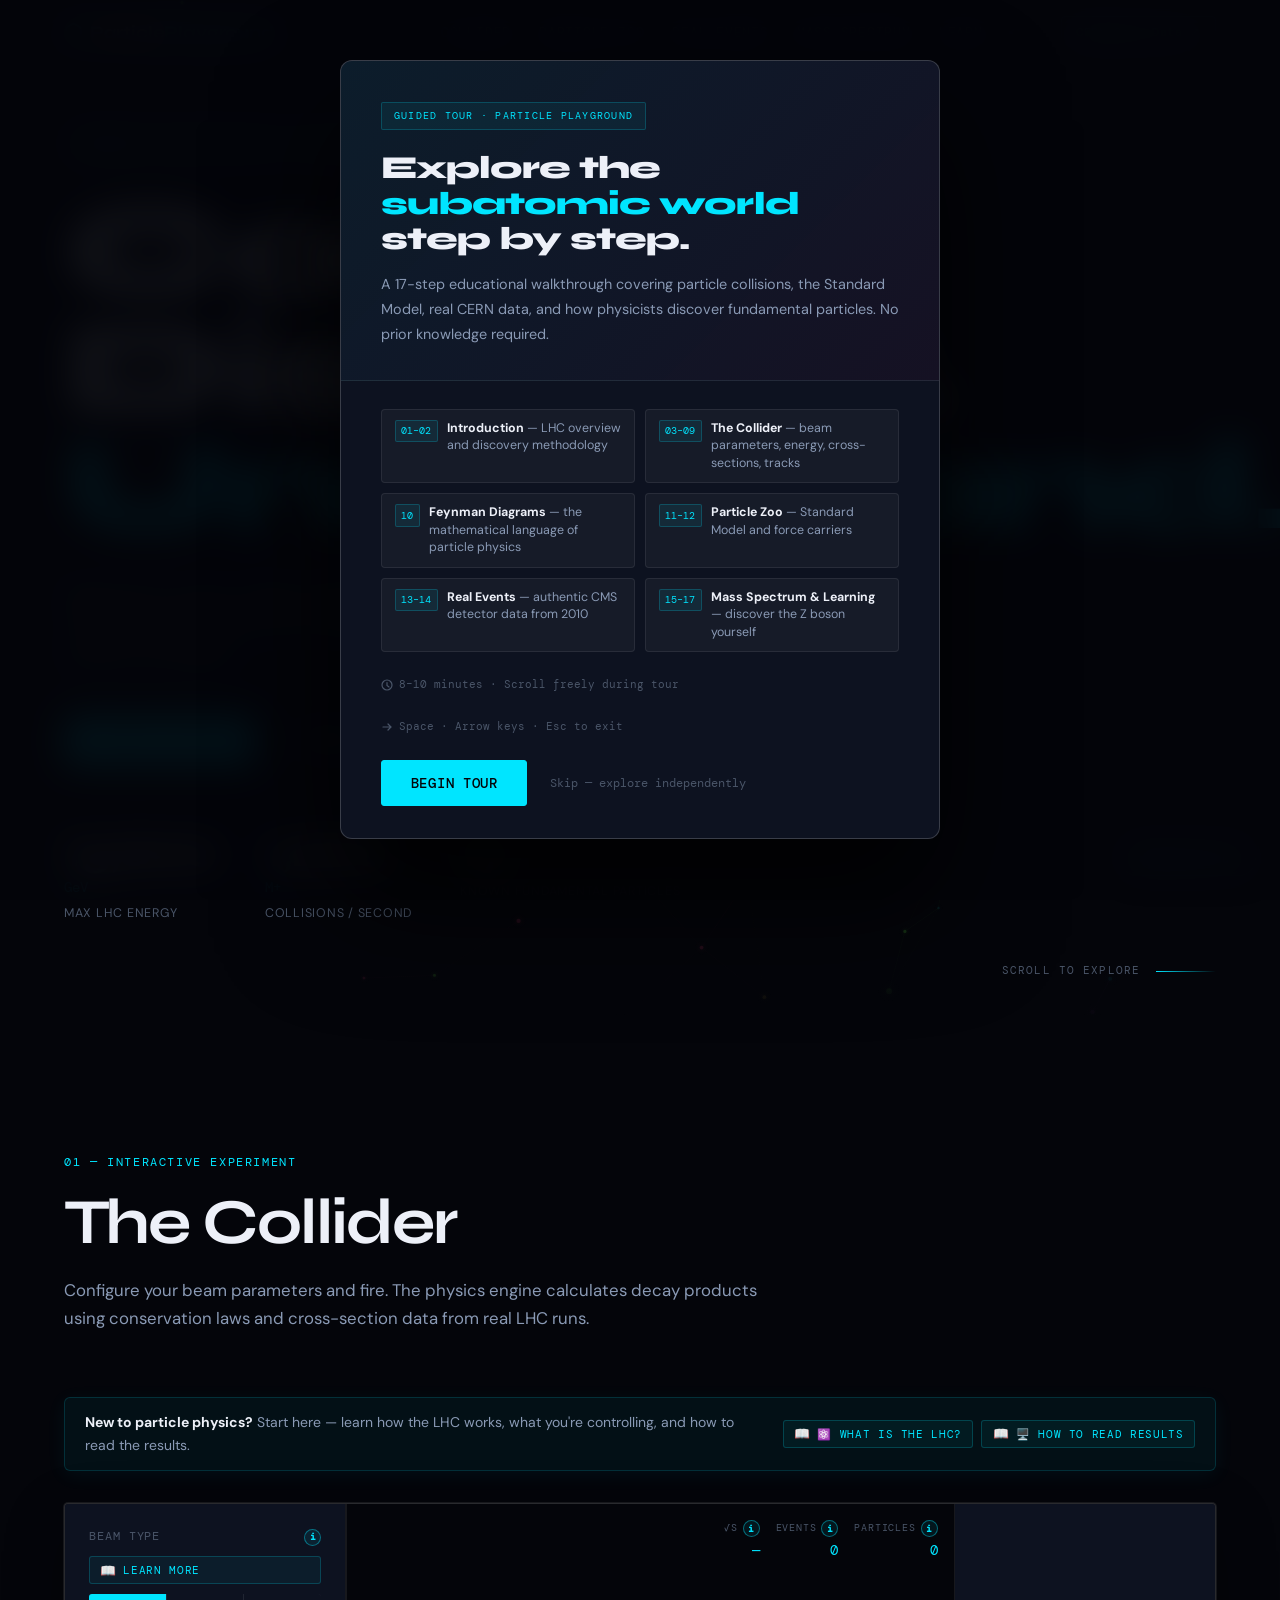
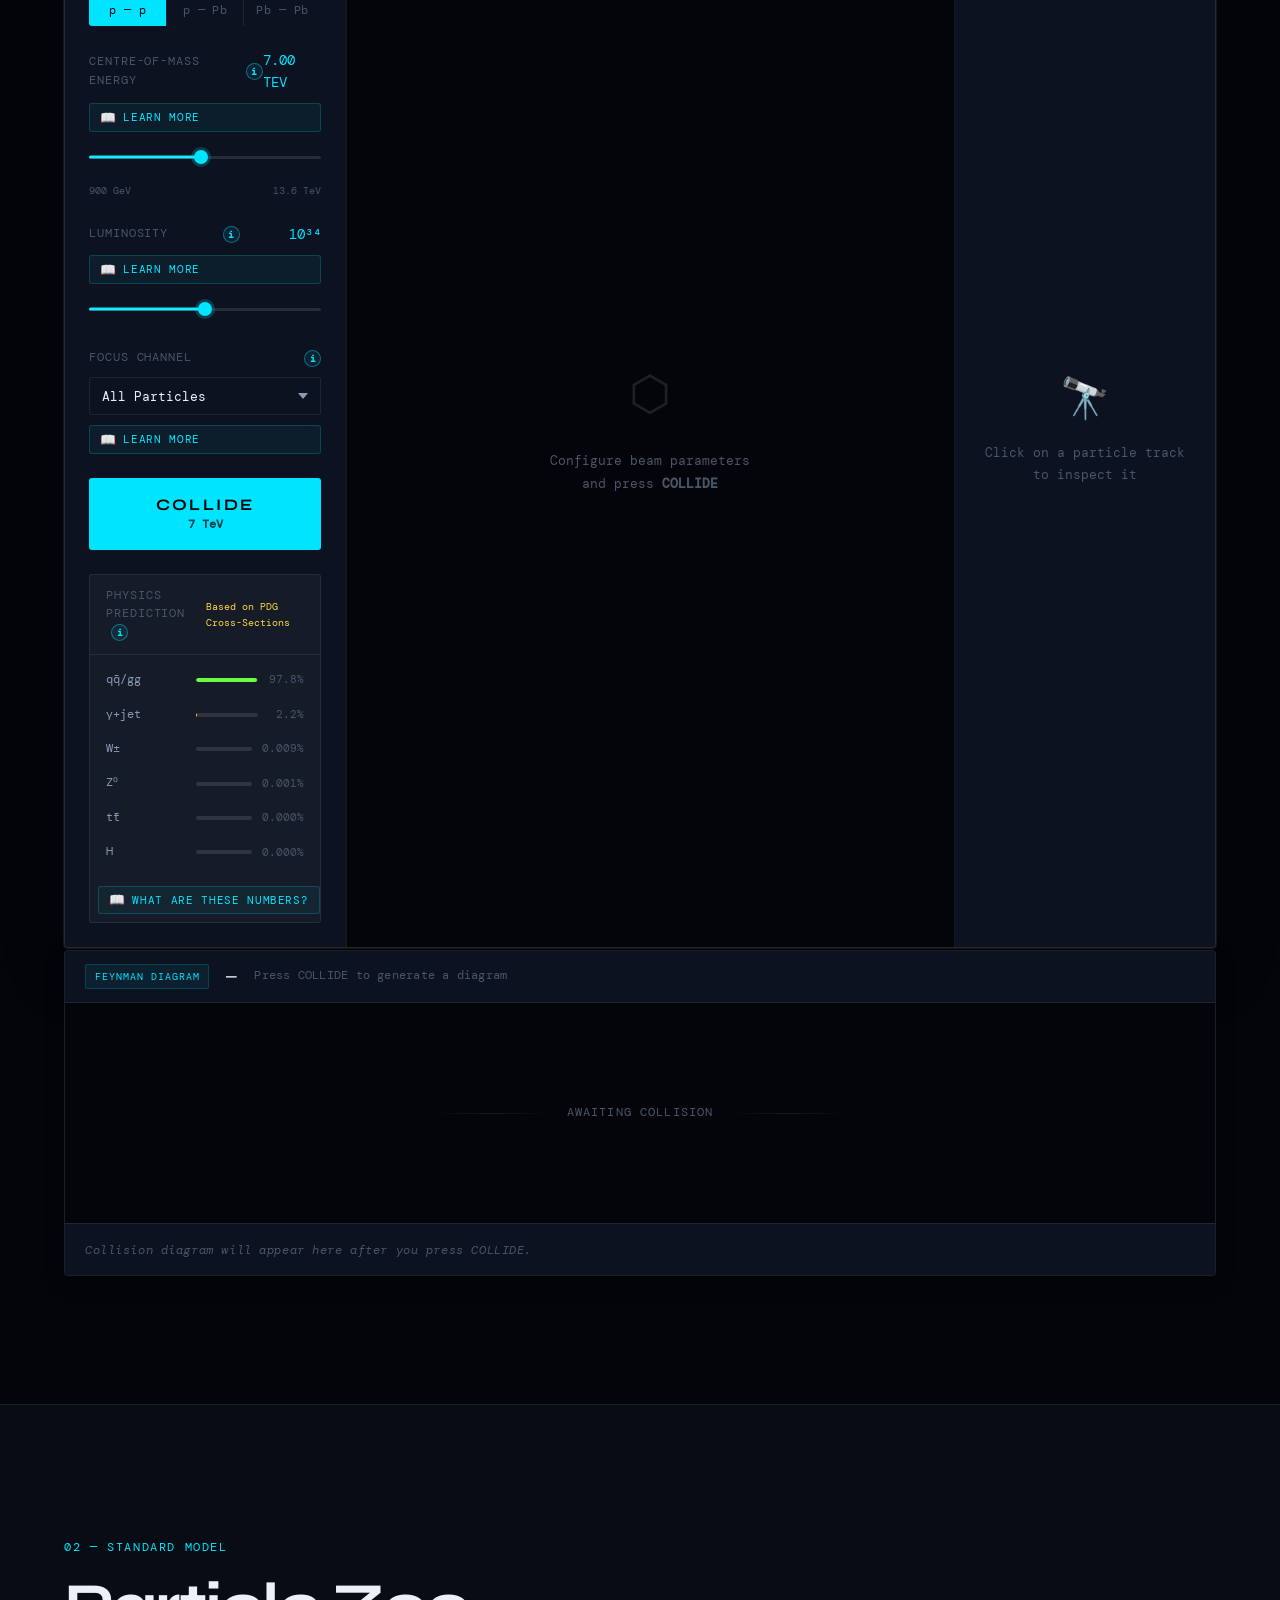
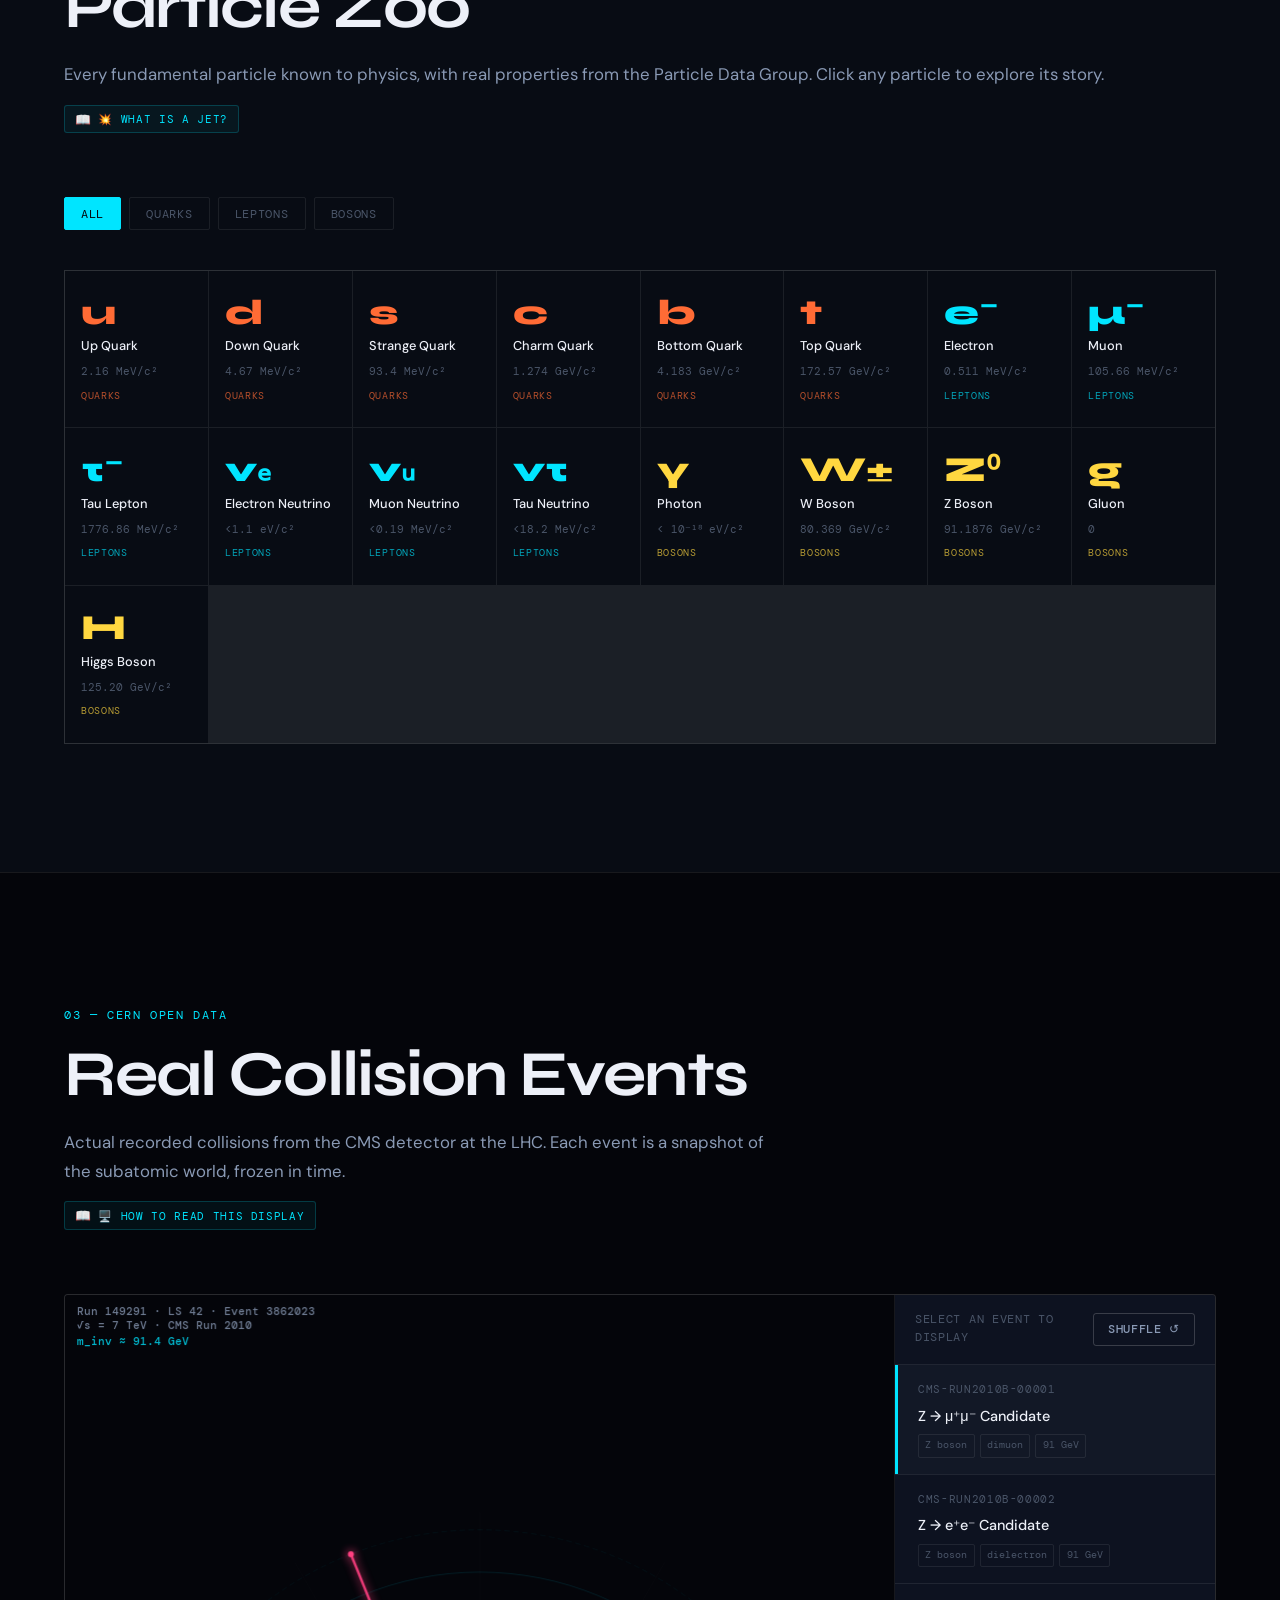
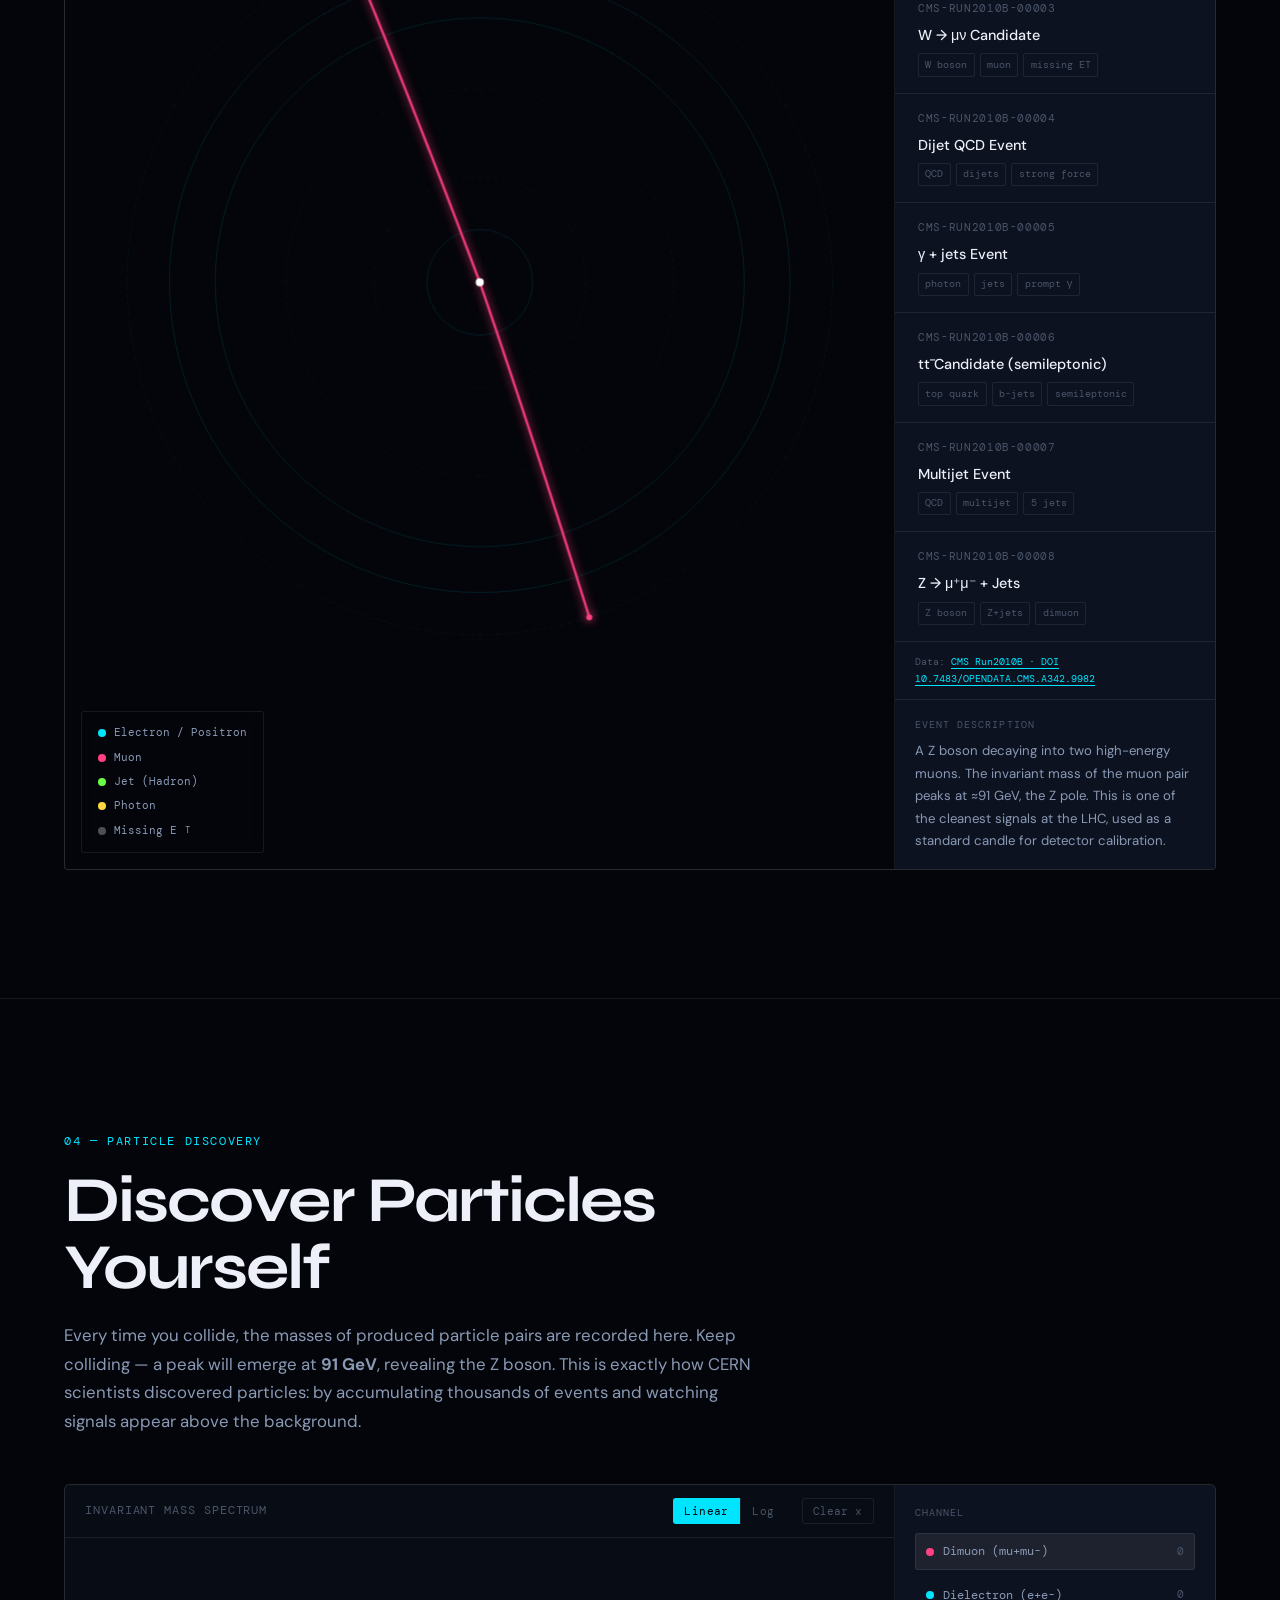
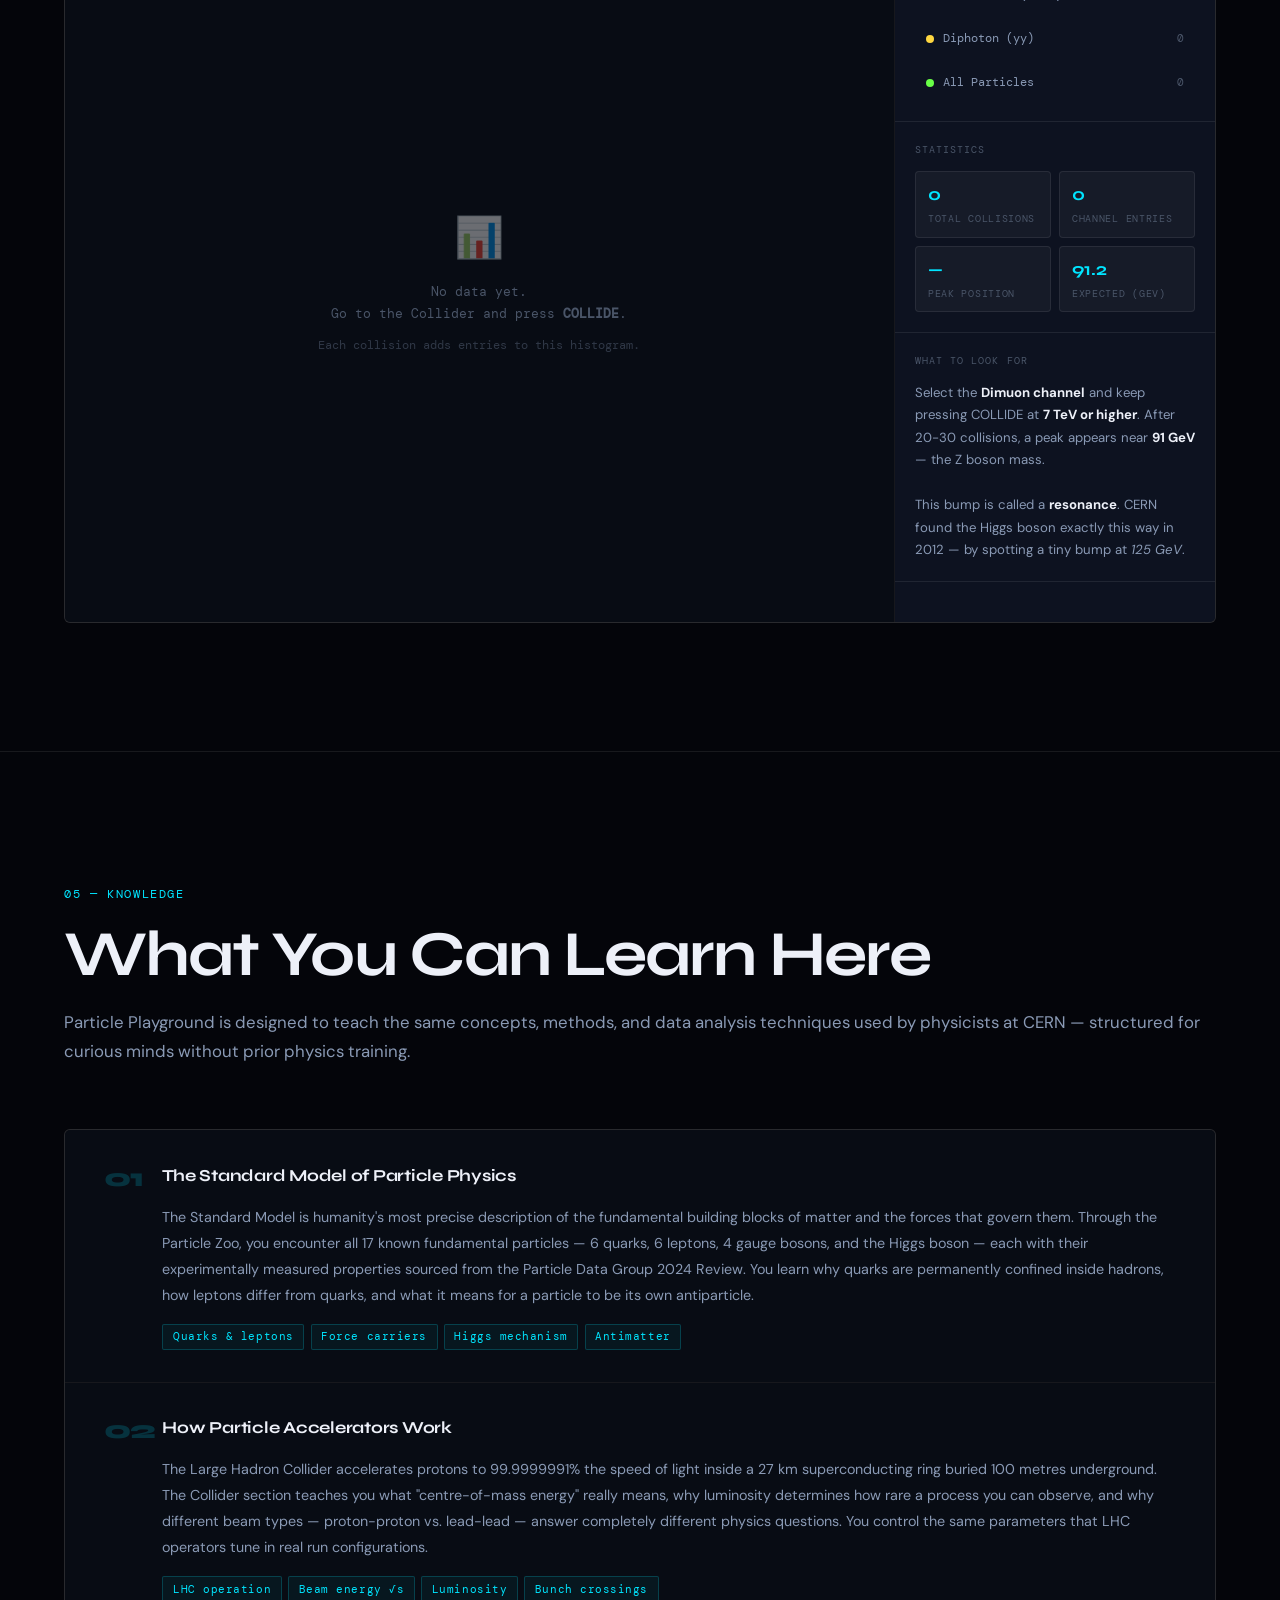
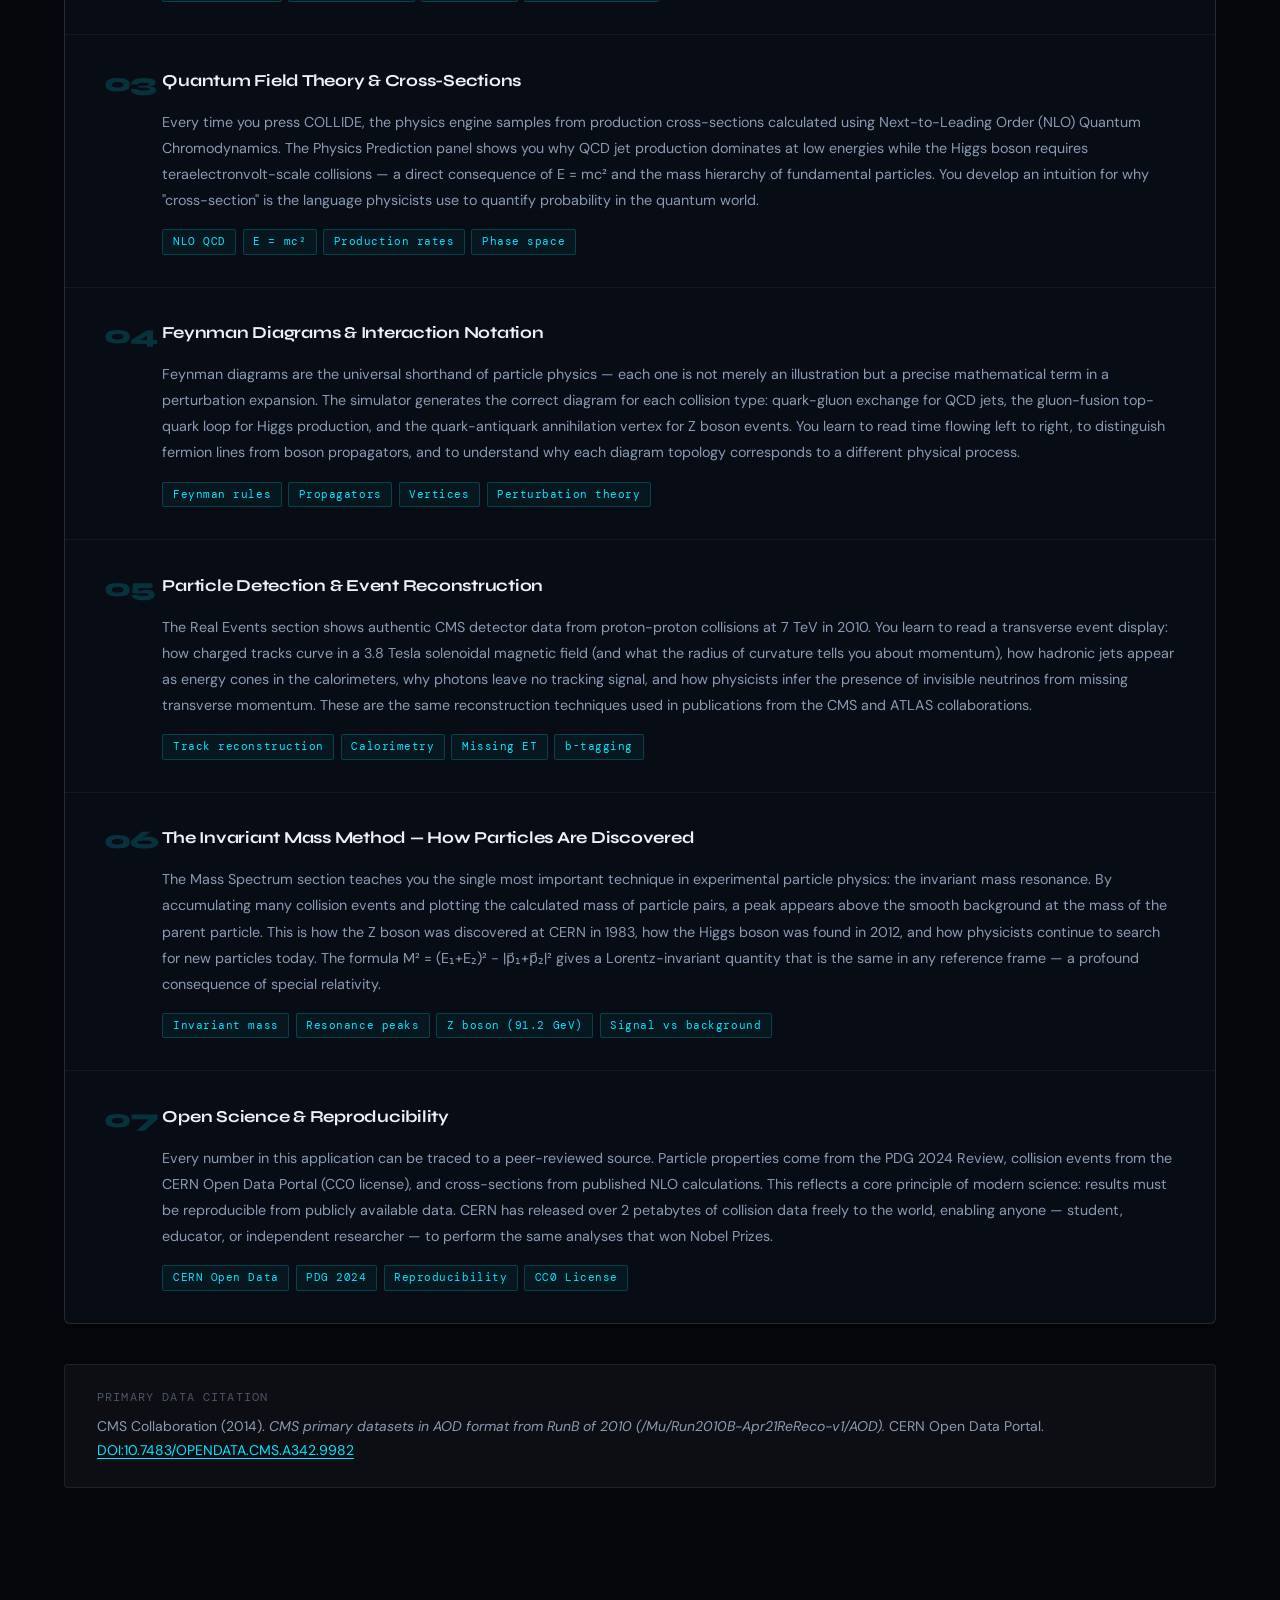
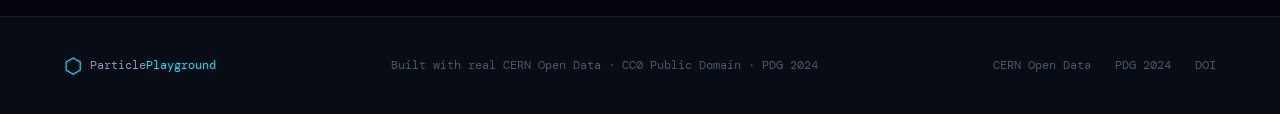
==== index.html @ 608bddd6 "Initial commit" ====
<!DOCTYPE html>
<html lang="en">
<head>
  <meta charset="UTF-8" />
  <meta name="viewport" content="width=device-width, initial-scale=1.0" />
  <title>Particle Playground — Explore CERN Open Data</title>
  <meta name="description" content="An interactive particle physics simulator powered by real CERN open collision data. Explore the subatomic world through beautiful, accurate visualizations." />
  <link rel="preconnect" href="https://fonts.googleapis.com" />
  <link rel="preconnect" href="https://fonts.gstatic.com" crossorigin />
  <link href="https://fonts.googleapis.com/css2?family=DM+Mono:ital,wght@0,300;0,400;0,500;1,400&family=Syne:wght@400;500;600;700;800&family=DM+Sans:ital,opsz,wght@0,9..40,300;0,9..40,400;0,9..40,500;1,9..40,300&display=swap" rel="stylesheet" />
  <link rel="stylesheet" href="src/styles/main.css" />
  <link rel="stylesheet" href="src/styles/collider.css" />
  <link rel="stylesheet" href="src/styles/zoo.css" />
  <link rel="stylesheet" href="src/styles/events.css" />
  <link rel="stylesheet" href="src/styles/learn.css" />
  <link rel="stylesheet" href="src/styles/tour.css" />
  <link rel="stylesheet" href="src/styles/histogram.css" />
  <link rel="stylesheet" href="src/styles/feynman.css" />
</head>
<body>

  <!-- ─── NAV ─────────────────────────────────────────────────────────── -->
  <nav class="nav" id="nav">
    <div class="nav__logo">
      <span class="nav__logo-symbol">⬡</span>
      <span class="nav__logo-text">Particle<em>Playground</em></span>
    </div>
    <ul class="nav__links">
      <li><a href="#collider" class="nav__link active" data-section="collider">Collider</a></li>
      <li><a href="#zoo" class="nav__link" data-section="zoo">Particle Zoo</a></li>
      <li><a href="#events" class="nav__link" data-section="events">Real Events</a></li>
      <li><a href="#histogram" class="nav__link" data-section="histogram">Mass Spectrum</a></li>
      <li><a href="#learn-section" class="nav__link" data-section="learn-section">Learn</a></li>
    </ul>
    <a href="https://opendata.cern.ch" target="_blank" rel="noopener" class="nav__cta">
      CERN Open Data ↗
    </a>
    <button class="nav__burger" id="navBurger" aria-label="Toggle menu">
      <span></span><span></span><span></span>
    </button>
  </nav>

  <!-- ─── HERO ─────────────────────────────────────────────────────────── -->
  <header class="hero" id="hero">
    <canvas class="hero__canvas" id="heroCanvas"></canvas>
    <div class="hero__content">
      <div class="hero__badge">Powered by CERN Open Data · CC0 License</div>
      <h1 class="hero__title">
        <span class="hero__title-line">Collide.</span>
        <span class="hero__title-line">Discover.</span>
        <span class="hero__title-line hero__title-line--accent">Understand.</span>
      </h1>
      <p class="hero__sub">
        Real proton–proton collision data from the Large Hadron Collider, transformed into
        an interactive physics laboratory anyone can explore.
      </p>
      <div class="hero__actions">
        <a href="#collider" class="btn btn--primary">Launch Collider</a>
        <a href="#events" class="btn btn--ghost">Browse Real Events</a>
      </div>
      <div class="hero__stats" id="heroStats">
        <div class="hero__stat">
          <span class="hero__stat-value" data-count="13600">0</span>
          <span class="hero__stat-unit">GeV</span>
          <span class="hero__stat-label">Max LHC Energy</span>
        </div>
        <div class="hero__stat">
          <span class="hero__stat-value" data-count="1200">0</span>
          <span class="hero__stat-unit">M+</span>
          <span class="hero__stat-label">Collisions / Second</span>
        </div>
        <div class="hero__stat">
          <span class="hero__stat-value" data-count="17">0</span>
          <span class="hero__stat-unit"></span>
          <span class="hero__stat-label">Known Fundamental Particles</span>
        </div>
      </div>
    </div>
    <div class="hero__scroll-indicator">
      <span>Scroll to explore</span>
      <div class="hero__scroll-line"></div>
    </div>
  </header>

  <!-- ─── COLLIDER SECTION ─────────────────────────────────────────────── -->
  <section class="section" id="collider">
    <div class="section__header">
      <span class="section__tag">01 — Interactive Experiment</span>
      <h2 class="section__title">The Collider</h2>
      <p class="section__desc">
        Configure your beam parameters and fire. The physics engine calculates
        decay products using conservation laws and cross-section data from real LHC runs.
      </p>
    </div>

    <div class="collider-lab">
      <!-- Controls Panel -->
      <aside class="collider-controls">
        <div class="control-group">
          <label class="control-label">Beam Type</label>
          <div class="beam-selector" id="beamSelector">
            <button class="beam-btn active" data-beam="pp">p — p</button>
            <button class="beam-btn" data-beam="pPb">p — Pb</button>
            <button class="beam-btn" data-beam="PbPb">Pb — Pb</button>
          </div>
        </div>

        <div class="control-group">
          <label class="control-label">
            Centre-of-Mass Energy
            <span class="control-value" id="energyDisplay">7.00 TeV</span>
          </label>
          <div class="slider-track">
            <input type="range" class="slider" id="energySlider"
              min="900" max="13600" step="100" value="7000" />
            <div class="slider-fill" id="energyFill"></div>
          </div>
          <div class="slider-labels">
            <span>900 GeV</span><span>13.6 TeV</span>
          </div>
        </div>

        <div class="control-group">
          <label class="control-label">
            Luminosity
            <span class="control-value" id="lumiDisplay">10³⁴</span>
          </label>
          <div class="slider-track">
            <input type="range" class="slider" id="lumiSlider"
              min="1" max="5" step="1" value="3" />
            <div class="slider-fill" id="lumiFill"></div>
          </div>
        </div>

        <div class="control-group">
          <label class="control-label">Focus Channel</label>
          <select class="select" id="focusChannel">
            <option value="all">All Particles</option>
            <option value="bosons">Gauge Bosons (W, Z, γ)</option>
            <option value="higgs">Higgs Boson (H)</option>
            <option value="top">Top Quark Pair (tt̄)</option>
            <option value="jets">QCD Jets</option>
          </select>
        </div>

        <button class="collide-btn" id="collideBtn">
          <span class="collide-btn__label">COLLIDE</span>
          <span class="collide-btn__energy" id="collideBtnEnergy">7 TeV</span>
        </button>

        <div class="prediction-panel" id="predictionPanel">
          <div class="prediction-panel__header">
            <span class="prediction-panel__title">Physics Prediction</span>
            <span class="prediction-panel__badge">Based on PDG Cross-Sections</span>
          </div>
          <div class="prediction-list" id="predictionList">
            <!-- Filled by JS -->
          </div>
        </div>
      </aside>

      <!-- Canvas Area -->
      <div class="collider-stage">
        <canvas class="collider-canvas" id="colliderCanvas"></canvas>
        <div class="collider-overlay" id="colliderOverlay">
          <div class="collider-overlay__icon">⬡</div>
          <p class="collider-overlay__text">Configure beam parameters<br/>and press <strong>COLLIDE</strong></p>
        </div>
        <div class="collider-result" id="colliderResult" hidden>
          <!-- Filled by JS -->
        </div>
        <div class="collider-hud">
          <div class="hud-item">
            <span class="hud-label">√s</span>
            <span class="hud-value" id="hudEnergy">—</span>
          </div>
          <div class="hud-item">
            <span class="hud-label">Events</span>
            <span class="hud-value" id="hudEvents">0</span>
          </div>
          <div class="hud-item">
            <span class="hud-label">Particles</span>
            <span class="hud-value" id="hudParticles">0</span>
          </div>
        </div>
      </div>

      <!-- Particle Detail Panel -->
      <aside class="particle-detail" id="particleDetail">
        <div class="particle-detail__empty">
          <div class="particle-detail__empty-icon">🔭</div>
          <p>Click on a particle track to inspect it</p>
        </div>
        <div class="particle-detail__content" id="particleDetailContent" hidden>
          <!-- Filled by JS -->
        </div>
      </aside>
    </div>
  </section>

  <!-- ─── PARTICLE ZOO ──────────────────────────────────────────────────── -->
  <section class="section section--dark" id="zoo">
    <div class="section__header">
      <span class="section__tag">02 — Standard Model</span>
      <h2 class="section__title">Particle Zoo</h2>
      <p class="section__desc">
        Every fundamental particle known to physics, with real properties from the
        Particle Data Group. Click any particle to explore its story.
      </p>
    </div>

    <div class="zoo-filters" id="zooFilters">
      <button class="zoo-filter active" data-filter="all">All</button>
      <button class="zoo-filter" data-filter="quarks">Quarks</button>
      <button class="zoo-filter" data-filter="leptons">Leptons</button>
      <button class="zoo-filter" data-filter="bosons">Bosons</button>
    </div>

    <div class="zoo-grid" id="zooGrid">
      <!-- Filled by JS -->
    </div>

    <!-- Particle Modal -->
    <div class="particle-modal" id="particleModal" hidden>
      <div class="particle-modal__backdrop" id="modalBackdrop"></div>
      <div class="particle-modal__card" id="modalCard">
        <!-- Filled by JS -->
      </div>
    </div>
  </section>

  <!-- ─── REAL EVENTS ───────────────────────────────────────────────────── -->
  <section class="section" id="events">
    <div class="section__header">
      <span class="section__tag">03 — CERN Open Data</span>
      <h2 class="section__title">Real Collision Events</h2>
      <p class="section__desc">
        Actual recorded collisions from the CMS detector at the LHC.
        Each event is a snapshot of the subatomic world, frozen in time.
      </p>
    </div>

    <div class="events-layout">
      <div class="events-display">
        <canvas class="events-canvas" id="eventsCanvas"></canvas>
        <div class="events-legend">
          <div class="legend-item"><span class="legend-dot" style="background:#00e5ff"></span>Electron / Positron</div>
          <div class="legend-item"><span class="legend-dot" style="background:#ff4081"></span>Muon</div>
          <div class="legend-item"><span class="legend-dot" style="background:#69ff47"></span>Jet (Hadron)</div>
          <div class="legend-item"><span class="legend-dot" style="background:#ffd740"></span>Photon</div>
          <div class="legend-item"><span class="legend-dot" style="background:rgba(255,255,255,0.3)"></span>Missing E<sub>T</sub></div>
        </div>
      </div>

      <div class="events-list">
        <div class="events-list__header">
          <span>Select an event to display</span>
          <button class="btn btn--ghost btn--sm" id="shuffleEvents">Shuffle ↺</button>
        </div>
        <div class="events-cards" id="eventsCards">
          <!-- Filled by JS -->
        </div>
        <div class="events-source">
          <span>Data: </span>
          <a href="https://opendata.cern.ch/record/545" target="_blank" rel="noopener">
            CMS Run2010B · DOI 10.7483/OPENDATA.CMS.A342.9982
          </a>
        </div>
      </div>
    </div>
  </section>


  <!-- ─── INVARIANT MASS HISTOGRAM ──────────────────────────────────── -->
  <section class="histogram-section" id="histogram">
    <div class="section__header">
      <span class="section__tag">04 — Particle Discovery</span>
      <h2 class="section__title">Discover Particles Yourself</h2>
      <p class="section__desc">
        Every time you collide, the masses of produced particle pairs are recorded here.
        Keep colliding — a peak will emerge at <strong>91 GeV</strong>, revealing the Z boson.
        This is exactly how CERN scientists discovered particles: by accumulating thousands of events
        and watching signals appear above the background.
      </p>
    </div>
    <div class="histogram-layout">
      <div class="histogram-chart">
        <div class="histogram-toolbar">
          <span class="histogram-toolbar__title">Invariant Mass Spectrum</span>
          <div class="histogram-mode-btns">
            <button class="histogram-mode-btn active" data-mode="count">Linear</button>
            <button class="histogram-mode-btn" data-mode="log">Log</button>
          </div>
          <button class="histogram-clear-btn" id="histogramClearBtn">Clear x</button>
        </div>
        <div class="histogram-canvas-wrap">
          <canvas id="histogramCanvas"></canvas>
          <div class="histogram-empty" id="histogramEmpty" style="display:flex">
            <div class="histogram-empty__icon">📊</div>
            <div class="histogram-empty__text">No data yet.<br/>Go to the Collider and press <strong>COLLIDE</strong>.</div>
            <div class="histogram-empty__hint">Each collision adds entries to this histogram.</div>
          </div>
          <div class="histogram-peak-badge" id="histogramPeakBadge">
            <span class="histogram-peak-badge__label">Peak Detected</span>
            <span class="histogram-peak-badge__val" id="histogramPeakVal">—</span>
            <span class="histogram-peak-badge__sub" id="histogramPeakSub"></span>
          </div>
        </div>
      </div>
      <div class="histogram-panel">
        <div class="histogram-panel__section">
          <div class="histogram-panel__label">Channel</div>
          <div class="histogram-channels">
            <div class="histogram-channel active" data-channel="dimuon"><span class="histogram-channel__dot" style="background:#ff4081"></span><span class="histogram-channel__name">Dimuon (mu+mu-)</span><span class="histogram-channel__count">0</span></div>
            <div class="histogram-channel" data-channel="dielectron"><span class="histogram-channel__dot" style="background:#00e5ff"></span><span class="histogram-channel__name">Dielectron (e+e-)</span><span class="histogram-channel__count">0</span></div>
            <div class="histogram-channel" data-channel="diphoton"><span class="histogram-channel__dot" style="background:#ffd740"></span><span class="histogram-channel__name">Diphoton (yy)</span><span class="histogram-channel__count">0</span></div>
            <div class="histogram-channel" data-channel="all"><span class="histogram-channel__dot" style="background:#69ff47"></span><span class="histogram-channel__name">All Particles</span><span class="histogram-channel__count">0</span></div>
          </div>
        </div>
        <div class="histogram-panel__section">
          <div class="histogram-panel__label">Statistics</div>
          <div class="histogram-stats">
            <div class="histogram-stat"><span class="histogram-stat__val" id="histStatEvents">0</span><span class="histogram-stat__key">Total Collisions</span></div>
            <div class="histogram-stat"><span class="histogram-stat__val" id="histStatEntries">0</span><span class="histogram-stat__key">Channel Entries</span></div>
            <div class="histogram-stat"><span class="histogram-stat__val" id="histStatPeak">—</span><span class="histogram-stat__key">Peak Position</span></div>
            <div class="histogram-stat"><span class="histogram-stat__val">91.2</span><span class="histogram-stat__key">Expected (GeV)</span></div>
          </div>
        </div>
        <div class="histogram-panel__section">
          <div class="histogram-panel__label">What to Look For</div>
          <p class="histogram-explain">Select the <strong>Dimuon channel</strong> and keep pressing COLLIDE at <strong>7 TeV or higher</strong>. After 20-30 collisions, a peak appears near <strong>91 GeV</strong> — the Z boson mass.<br/><br/>This bump is called a <strong>resonance</strong>. CERN found the Higgs boson exactly this way in 2012 — by spotting a tiny bump at <em>125 GeV</em>.</p>
        </div>
        <div class="histogram-panel__section">
          <div class="discovery-card" id="histDiscovery">
            <div class="discovery-card__icon">🎉</div>
            <div class="discovery-card__title">Z Boson Detected!</div>
            <p class="discovery-card__text">You have accumulated enough dimuon events to see the <em>Z boson resonance</em> at 91 GeV. Congratulations — you just discovered the Z boson the same way CERN scientists do it.</p>
          </div>
        </div>
      </div>
    </div>
  </section>

  <!-- ─── WHAT YOU LEARN ──────────────────────────────────────────────── -->
  <section class="section section--dark" id="learn-section">
    <div class="section__header">
      <span class="section__tag">05 — Knowledge</span>
      <h2 class="section__title">What You Can Learn Here</h2>
      <p class="section__desc">
        Particle Playground is designed to teach the same concepts, methods, and data analysis techniques
        used by physicists at CERN — structured for curious minds without prior physics training.
      </p>
    </div>

    <div class="learn-topics">

      <div class="learn-topic">
        <div class="learn-topic__header">
          <div class="learn-topic__num">01</div>
          <div class="learn-topic__title">The Standard Model of Particle Physics</div>
        </div>
        <p class="learn-topic__text">
          The Standard Model is humanity's most precise description of the fundamental building blocks of
          matter and the forces that govern them. Through the Particle Zoo, you encounter all 17 known
          fundamental particles — 6 quarks, 6 leptons, 4 gauge bosons, and the Higgs boson — each with
          their experimentally measured properties sourced from the Particle Data Group 2024 Review.
          You learn why quarks are permanently confined inside hadrons, how leptons differ from quarks,
          and what it means for a particle to be its own antiparticle.
        </p>
        <div class="learn-topic__tags">
          <span>Quarks & leptons</span><span>Force carriers</span><span>Higgs mechanism</span><span>Antimatter</span>
        </div>
      </div>

      <div class="learn-topic">
        <div class="learn-topic__header">
          <div class="learn-topic__num">02</div>
          <div class="learn-topic__title">How Particle Accelerators Work</div>
        </div>
        <p class="learn-topic__text">
          The Large Hadron Collider accelerates protons to 99.9999991% the speed of light inside a
          27 km superconducting ring buried 100 metres underground. The Collider section teaches you
          what "centre-of-mass energy" really means, why luminosity determines how rare a process you
          can observe, and why different beam types — proton-proton vs. lead-lead — answer completely
          different physics questions. You control the same parameters that LHC operators tune in
          real run configurations.
        </p>
        <div class="learn-topic__tags">
          <span>LHC operation</span><span>Beam energy √s</span><span>Luminosity</span><span>Bunch crossings</span>
        </div>
      </div>

      <div class="learn-topic">
        <div class="learn-topic__header">
          <div class="learn-topic__num">03</div>
          <div class="learn-topic__title">Quantum Field Theory & Cross-Sections</div>
        </div>
        <p class="learn-topic__text">
          Every time you press COLLIDE, the physics engine samples from production cross-sections
          calculated using Next-to-Leading Order (NLO) Quantum Chromodynamics. The Physics Prediction
          panel shows you why QCD jet production dominates at low energies while the Higgs boson
          requires teraelectronvolt-scale collisions — a direct consequence of E = mc² and the
          mass hierarchy of fundamental particles. You develop an intuition for why "cross-section"
          is the language physicists use to quantify probability in the quantum world.
        </p>
        <div class="learn-topic__tags">
          <span>NLO QCD</span><span>E = mc²</span><span>Production rates</span><span>Phase space</span>
        </div>
      </div>

      <div class="learn-topic">
        <div class="learn-topic__header">
          <div class="learn-topic__num">04</div>
          <div class="learn-topic__title">Feynman Diagrams & Interaction Notation</div>
        </div>
        <p class="learn-topic__text">
          Feynman diagrams are the universal shorthand of particle physics — each one is not merely
          an illustration but a precise mathematical term in a perturbation expansion. The simulator
          generates the correct diagram for each collision type: quark-gluon exchange for QCD jets,
          the gluon-fusion top-quark loop for Higgs production, and the quark-antiquark annihilation
          vertex for Z boson events. You learn to read time flowing left to right, to distinguish
          fermion lines from boson propagators, and to understand why each diagram topology corresponds
          to a different physical process.
        </p>
        <div class="learn-topic__tags">
          <span>Feynman rules</span><span>Propagators</span><span>Vertices</span><span>Perturbation theory</span>
        </div>
      </div>

      <div class="learn-topic">
        <div class="learn-topic__header">
          <div class="learn-topic__num">05</div>
          <div class="learn-topic__title">Particle Detection & Event Reconstruction</div>
        </div>
        <p class="learn-topic__text">
          The Real Events section shows authentic CMS detector data from proton-proton collisions
          at 7 TeV in 2010. You learn to read a transverse event display: how charged tracks curve
          in a 3.8 Tesla solenoidal magnetic field (and what the radius of curvature tells you about
          momentum), how hadronic jets appear as energy cones in the calorimeters, why photons leave
          no tracking signal, and how physicists infer the presence of invisible neutrinos from
          missing transverse momentum. These are the same reconstruction techniques used in
          publications from the CMS and ATLAS collaborations.
        </p>
        <div class="learn-topic__tags">
          <span>Track reconstruction</span><span>Calorimetry</span><span>Missing ET</span><span>b-tagging</span>
        </div>
      </div>

      <div class="learn-topic">
        <div class="learn-topic__header">
          <div class="learn-topic__num">06</div>
          <div class="learn-topic__title">The Invariant Mass Method — How Particles Are Discovered</div>
        </div>
        <p class="learn-topic__text">
          The Mass Spectrum section teaches you the single most important technique in experimental
          particle physics: the invariant mass resonance. By accumulating many collision events and
          plotting the calculated mass of particle pairs, a peak appears above the smooth background
          at the mass of the parent particle. This is how the Z boson was discovered at CERN in 1983,
          how the Higgs boson was found in 2012, and how physicists continue to search for new
          particles today. The formula M² = (E₁+E₂)² − |p⃗₁+p⃗₂|² gives a Lorentz-invariant quantity
          that is the same in any reference frame — a profound consequence of special relativity.
        </p>
        <div class="learn-topic__tags">
          <span>Invariant mass</span><span>Resonance peaks</span><span>Z boson (91.2 GeV)</span><span>Signal vs background</span>
        </div>
      </div>

      <div class="learn-topic">
        <div class="learn-topic__header">
          <div class="learn-topic__num">07</div>
          <div class="learn-topic__title">Open Science & Reproducibility</div>
        </div>
        <p class="learn-topic__text">
          Every number in this application can be traced to a peer-reviewed source. Particle
          properties come from the PDG 2024 Review, collision events from the CERN Open Data Portal
          (CC0 license), and cross-sections from published NLO calculations. This reflects a core
          principle of modern science: results must be reproducible from publicly available data.
          CERN has released over 2 petabytes of collision data freely to the world, enabling
          anyone — student, educator, or independent researcher — to perform the same analyses
          that won Nobel Prizes.
        </p>
        <div class="learn-topic__tags">
          <span>CERN Open Data</span><span>PDG 2024</span><span>Reproducibility</span><span>CC0 License</span>
        </div>
      </div>

    </div>

    <div class="about-citation">
      <p class="about-citation__title">Primary Data Citation</p>
      <p class="about-citation__text">
        CMS Collaboration (2014). <em>CMS primary datasets in AOD format from RunB of 2010
        (/Mu/Run2010B-Apr21ReReco-v1/AOD).</em> CERN Open Data Portal.
        <a href="https://doi.org/10.7483/OPENDATA.CMS.A342.9982" target="_blank" rel="noopener">
          DOI:10.7483/OPENDATA.CMS.A342.9982
        </a>
      </p>
    </div>
  </section>

  <!-- ─── FOOTER ────────────────────────────────────────────────────────── -->
  <footer class="footer">
    <div class="footer__left">
      <span class="nav__logo-symbol">⬡</span>
      <span>Particle<em>Playground</em></span>
    </div>
    <div class="footer__center">
      <span>Built with real CERN Open Data · CC0 Public Domain · PDG 2024</span>
    </div>
    <div class="footer__right">
      <a href="https://opendata.cern.ch" target="_blank" rel="noopener">CERN Open Data</a>
      <a href="https://pdg.lbl.gov" target="_blank" rel="noopener">PDG 2024</a>
      <a href="https://doi.org/10.7483/OPENDATA.CMS.A342.9982" target="_blank" rel="noopener">DOI</a>
    </div>
  </footer>

  <!-- Scripts -->
  <script src="src/data/particles.js"></script>
  <script src="src/data/events.js"></script>
  <script src="src/physics/crossSections.js"></script>
  <script src="src/physics/collisionEngine.js"></script>
  <script src="src/components/heroCanvas.js"></script>
  <script src="src/components/collider.js"></script>
  <script src="src/components/zoo.js"></script>
  <script src="src/components/eventDisplay.js"></script>
  <script src="src/utils/nav.js"></script>
  <script src="src/utils/animations.js"></script>
  <script src="src/components/learn.js"></script>
  <script src="src/components/tour.js"></script>
  <script src="src/components/sound.js"></script>
  <script src="src/components/feynman.js"></script>
  <script src="src/components/histogram.js"></script>
  <script src="src/main.js"></script>
</body>
</html>
---- src/styles/main.css ----
/* ═══════════════════════════════════════════════════════════════════════
   PARTICLE PLAYGROUND — Design System & Global Styles
   ═══════════════════════════════════════════════════════════════════════ */

/* ── CSS Variables ──────────────────────────────────────────────────── */
:root {
  /* Colors */
  --bg-void:       #04050a;
  --bg-deep:       #080c14;
  --bg-card:       #0d1220;
  --bg-card-hover: #121826;
  --bg-light:      #f0f2f8;

  --surface-01:    rgba(255,255,255,0.04);
  --surface-02:    rgba(255,255,255,0.07);
  --surface-03:    rgba(255,255,255,0.11);

  --border:        rgba(255,255,255,0.08);
  --border-bright: rgba(255,255,255,0.18);

  /* Accent palette — taken from CMS detector color scheme */
  --accent-cyan:   #00e5ff;
  --accent-magenta:#ff0080;
  --accent-gold:   #ffd740;
  --accent-green:  #69ff47;
  --accent-dim:    rgba(0,229,255,0.15);

  /* Text */
  --text-primary:  #edf0f8;
  --text-secondary:#8a9ab5;
  --text-muted:    #4a5568;

  /* Typography */
  --font-display:  'Syne', sans-serif;
  --font-body:     'DM Sans', sans-serif;
  --font-mono:     'DM Mono', monospace;

  /* Spacing */
  --max-w: 1440px;
  --section-px: clamp(1.5rem, 5vw, 6rem);
  --section-py: clamp(5rem, 10vw, 10rem);

  /* Motion */
  --ease-out-expo: cubic-bezier(0.16, 1, 0.3, 1);
  --ease-in-out:   cubic-bezier(0.4, 0, 0.2, 1);
  --dur-fast:  180ms;
  --dur-med:   360ms;
  --dur-slow:  600ms;
}

/* ── Reset ──────────────────────────────────────────────────────────── */
*, *::before, *::after { box-sizing: border-box; margin: 0; padding: 0; }
html { scroll-behavior: smooth; font-size: 16px; }
body {
  font-family: var(--font-body);
  background: var(--bg-void);
  color: var(--text-primary);
  line-height: 1.6;
  overflow-x: hidden;
  -webkit-font-smoothing: antialiased;
}
img, canvas { display: block; max-width: 100%; }
a { color: inherit; text-decoration: none; }
button { cursor: pointer; font-family: inherit; border: none; background: none; }
ul { list-style: none; }
select { font-family: inherit; }

/* ── Scrollbar ──────────────────────────────────────────────────────── */
::-webkit-scrollbar { width: 6px; }
::-webkit-scrollbar-track { background: var(--bg-void); }
::-webkit-scrollbar-thumb { background: var(--surface-03); border-radius: 3px; }

/* ── Selection ──────────────────────────────────────────────────────── */
::selection { background: rgba(0,229,255,0.25); color: #fff; }

/* ════════════════════════════════════════════════════════════════════
   NAV
   ════════════════════════════════════════════════════════════════════ */
.nav {
  position: fixed;
  top: 0; left: 0; right: 0;
  z-index: 1000;
  display: flex;
  align-items: center;
  gap: 2rem;
  padding: 1rem var(--section-px);
  background: transparent;
  border-bottom: 1px solid transparent;
  transition: background var(--dur-med) var(--ease-in-out),
              border-color var(--dur-med) var(--ease-in-out),
              backdrop-filter var(--dur-med);
}
.nav.scrolled {
  background: rgba(4,5,10,0.85);
  backdrop-filter: blur(20px);
  border-color: var(--border);
}

.nav__logo {
  display: flex;
  align-items: center;
  gap: 0.5rem;
  font-family: var(--font-display);
  font-weight: 700;
  font-size: 1.1rem;
  letter-spacing: -0.01em;
  white-space: nowrap;
}
.nav__logo-symbol {
  color: var(--accent-cyan);
  font-size: 1.3rem;
  animation: hexSpin 12s linear infinite;
}
@keyframes hexSpin {
  to { transform: rotate(360deg); }
}
.nav__logo em { color: var(--accent-cyan); font-style: normal; }

.nav__links {
  display: flex;
  gap: 0.25rem;
  margin-left: auto;
}
.nav__link {
  font-family: var(--font-mono);
  font-size: 0.8rem;
  letter-spacing: 0.06em;
  text-transform: uppercase;
  color: var(--text-secondary);
  padding: 0.4rem 0.75rem;
  border-radius: 4px;
  transition: color var(--dur-fast), background var(--dur-fast);
}
.nav__link:hover, .nav__link.active {
  color: var(--text-primary);
  background: var(--surface-02);
}
.nav__link.active { color: var(--accent-cyan); }

.nav__cta {
  font-family: var(--font-mono);
  font-size: 0.75rem;
  letter-spacing: 0.05em;
  color: var(--accent-cyan);
  border: 1px solid rgba(0,229,255,0.3);
  padding: 0.4rem 0.9rem;
  border-radius: 4px;
  transition: background var(--dur-fast), border-color var(--dur-fast);
  white-space: nowrap;
}
.nav__cta:hover {
  background: rgba(0,229,255,0.08);
  border-color: rgba(0,229,255,0.6);
}

.nav__burger {
  display: none;
  flex-direction: column;
  gap: 5px;
  padding: 0.5rem;
}
.nav__burger span {
  width: 22px; height: 2px;
  background: var(--text-primary);
  border-radius: 2px;
  transition: transform var(--dur-fast);
}

/* ════════════════════════════════════════════════════════════════════
   HERO
   ════════════════════════════════════════════════════════════════════ */
.hero {
  position: relative;
  min-height: 100vh;
  display: flex;
  align-items: center;
  padding: 8rem var(--section-px) 6rem;
  overflow: hidden;
}

.hero__canvas {
  position: absolute;
  inset: 0;
  width: 100%; height: 100%;
  opacity: 0.5;
  z-index: 0;
  pointer-events: none;
}

.hero__content {
  position: relative;
  z-index: 2;
  max-width: 780px;
}

.hero__badge {
  display: inline-flex;
  align-items: center;
  gap: 0.5rem;
  font-family: var(--font-mono);
  font-size: 0.75rem;
  letter-spacing: 0.08em;
  text-transform: uppercase;
  color: var(--accent-cyan);
  border: 1px solid rgba(0,229,255,0.25);
  background: rgba(0,229,255,0.06);
  padding: 0.35rem 0.85rem;
  border-radius: 2px;
  margin-bottom: 2rem;
  opacity: 0;
  transform: translateY(16px);
  animation: fadeUp var(--dur-slow) var(--ease-out-expo) 0.1s forwards;
}

.hero__title {
  font-family: var(--font-display);
  font-weight: 800;
  font-size: clamp(4rem, 10vw, 9rem);
  line-height: 0.92;
  letter-spacing: -0.03em;
  margin-bottom: 2rem;
}
.hero__title-line {
  display: block;
  opacity: 0;
  transform: translateY(30px);
}
.hero__title-line:nth-child(1) { animation: fadeUp 0.7s var(--ease-out-expo) 0.2s forwards; }
.hero__title-line:nth-child(2) { animation: fadeUp 0.7s var(--ease-out-expo) 0.32s forwards; }
.hero__title-line:nth-child(3) { animation: fadeUp 0.7s var(--ease-out-expo) 0.44s forwards; }
.hero__title-line--accent { color: var(--accent-cyan); }

.hero__sub {
  font-size: clamp(1rem, 1.8vw, 1.2rem);
  color: var(--text-secondary);
  max-width: 560px;
  line-height: 1.7;
  margin-bottom: 2.5rem;
  opacity: 0;
  animation: fadeUp 0.7s var(--ease-out-expo) 0.56s forwards;
}

.hero__actions {
  display: flex;
  gap: 1rem;
  flex-wrap: wrap;
  margin-bottom: 4rem;
  opacity: 0;
  animation: fadeUp 0.7s var(--ease-out-expo) 0.66s forwards;
}

.hero__stats {
  display: flex;
  gap: 3rem;
  flex-wrap: wrap;
  opacity: 0;
  animation: fadeUp 0.7s var(--ease-out-expo) 0.78s forwards;
}
.hero__stat { display: flex; flex-direction: column; gap: 0.1rem; }
.hero__stat-value {
  font-family: var(--font-display);
  font-weight: 700;
  font-size: clamp(1.8rem, 3.5vw, 2.8rem);
  line-height: 1;
  color: var(--text-primary);
}
.hero__stat-unit {
  font-family: var(--font-mono);
  font-size: 0.85rem;
  color: var(--accent-cyan);
}
.hero__stat-label {
  font-size: 0.78rem;
  color: var(--text-muted);
  text-transform: uppercase;
  letter-spacing: 0.06em;
  margin-top: 0.25rem;
}

.hero__scroll-indicator {
  position: absolute;
  bottom: 2.5rem;
  right: var(--section-px);
  display: flex;
  align-items: center;
  gap: 1rem;
  font-family: var(--font-mono);
  font-size: 0.7rem;
  letter-spacing: 0.1em;
  text-transform: uppercase;
  color: var(--text-muted);
  opacity: 0;
  z-index: 3;
  animation: fadeUp 0.7s var(--ease-out-expo) 1.2s forwards;
}
.hero__scroll-line {
  width: 60px; height: 1px;
  background: linear-gradient(90deg, var(--accent-cyan), transparent);
  animation: scrollPulse 2s ease-in-out infinite;
}
@keyframes scrollPulse {
  0%,100% { opacity: 0.4; transform: scaleX(1); }
  50% { opacity: 1; transform: scaleX(1.2); }
}

/* ════════════════════════════════════════════════════════════════════
   BUTTONS
   ════════════════════════════════════════════════════════════════════ */
.btn {
  display: inline-flex;
  align-items: center;
  gap: 0.5rem;
  font-family: var(--font-mono);
  font-size: 0.85rem;
  font-weight: 500;
  letter-spacing: 0.05em;
  text-transform: uppercase;
  padding: 0.85rem 1.8rem;
  border-radius: 3px;
  border: 1px solid transparent;
  transition: all var(--dur-fast) var(--ease-in-out);
  cursor: pointer;
  white-space: nowrap;
}
.btn--primary {
  background: var(--accent-cyan);
  color: var(--bg-void);
  border-color: var(--accent-cyan);
}
.btn--primary:hover {
  background: transparent;
  color: var(--accent-cyan);
  box-shadow: 0 0 30px rgba(0,229,255,0.25);
}
.btn--ghost {
  background: transparent;
  color: var(--text-secondary);
  border-color: var(--border-bright);
}
.btn--ghost:hover {
  color: var(--text-primary);
  border-color: var(--text-secondary);
  background: var(--surface-01);
}
.btn--sm { padding: 0.45rem 0.9rem; font-size: 0.75rem; }

/* ════════════════════════════════════════════════════════════════════
   SECTIONS
   ════════════════════════════════════════════════════════════════════ */
.section {
  padding: var(--section-py) var(--section-px);
  max-width: var(--max-w);
  margin: 0 auto;
}
.section--dark {
  max-width: 100%;
  background: var(--bg-deep);
  padding: var(--section-py) var(--section-px);
}
.section--dark .section__header,
.section--dark .about-grid,
.section--dark .about-citation,
.section--dark .zoo-filters,
.section--dark .zoo-grid {
  max-width: var(--max-w);
  margin-left: auto;
  margin-right: auto;
}

.section__header {
  margin-bottom: 4rem;
  max-width: 700px;
}
.section__tag {
  display: inline-block;
  font-family: var(--font-mono);
  font-size: 0.72rem;
  letter-spacing: 0.1em;
  text-transform: uppercase;
  color: var(--accent-cyan);
  margin-bottom: 1rem;
}
.section__title {
  font-family: var(--font-display);
  font-weight: 700;
  font-size: clamp(2.2rem, 5vw, 4rem);
  letter-spacing: -0.03em;
  line-height: 1.05;
  margin-bottom: 1.25rem;
}
.section__desc {
  font-size: 1.05rem;
  color: var(--text-secondary);
  line-height: 1.7;
}

/* ════════════════════════════════════════════════════════════════════
   ABOUT
   ════════════════════════════════════════════════════════════════════ */
.about-grid {
  display: grid;
  grid-template-columns: repeat(auto-fit, minmax(240px, 1fr));
  gap: 1.5px;
  margin-bottom: 3rem;
  background: var(--border);
  border: 1px solid var(--border);
}
.about-card {
  background: var(--bg-deep);
  padding: 2.5rem 2rem;
  transition: background var(--dur-fast);
}
.about-card:hover { background: var(--bg-card); }
.about-card__icon { font-size: 2rem; margin-bottom: 1rem; }
.about-card h3 {
  font-family: var(--font-display);
  font-size: 1.1rem;
  font-weight: 600;
  margin-bottom: 0.75rem;
}
.about-card p { font-size: 0.9rem; color: var(--text-secondary); line-height: 1.7; }

.about-citation {
  border: 1px solid var(--border);
  padding: 1.5rem 2rem;
  border-radius: 4px;
  background: var(--surface-01);
}
.about-citation__title {
  font-family: var(--font-mono);
  font-size: 0.72rem;
  letter-spacing: 0.1em;
  text-transform: uppercase;
  color: var(--text-muted);
  margin-bottom: 0.5rem;
}
.about-citation__text {
  font-size: 0.875rem;
  color: var(--text-secondary);
  line-height: 1.7;
}
.about-citation__text a {
  color: var(--accent-cyan);
  text-decoration: underline;
  text-underline-offset: 3px;
}

/* ════════════════════════════════════════════════════════════════════
   FOOTER
   ════════════════════════════════════════════════════════════════════ */
.footer {
  display: flex;
  align-items: center;
  justify-content: space-between;
  flex-wrap: wrap;
  gap: 1rem;
  padding: 1.5rem var(--section-px);
  border-top: 1px solid var(--border);
  font-family: var(--font-mono);
  font-size: 0.75rem;
  color: var(--text-muted);
}
.footer__left {
  display: flex;
  align-items: center;
  gap: 0.5rem;
  color: var(--text-secondary);
}
.footer__left em { color: var(--accent-cyan); font-style: normal; }
.footer__right {
  display: flex;
  gap: 1.5rem;
}
.footer__right a {
  color: var(--text-muted);
  transition: color var(--dur-fast);
}
.footer__right a:hover { color: var(--accent-cyan); }

/* ════════════════════════════════════════════════════════════════════
   ANIMATIONS (shared)
   ════════════════════════════════════════════════════════════════════ */
@keyframes fadeUp {
  to { opacity: 1; transform: translateY(0); }
}
@keyframes fadeIn {
  from { opacity: 0; } to { opacity: 1; }
}
@keyframes pulse {
  0%,100% { opacity: 1; } 50% { opacity: 0.5; }
}

.reveal {
  opacity: 0;
  transform: translateY(24px);
  transition: opacity 0.6s var(--ease-out-expo), transform 0.6s var(--ease-out-expo);
}
.reveal.visible { opacity: 1; transform: none; }

/* ════════════════════════════════════════════════════════════════════
   RESPONSIVE
   ════════════════════════════════════════════════════════════════════ */
@media (max-width: 900px) {
  .nav__links { display: none; }
  .nav__links.open {
    display: flex;
    flex-direction: column;
    position: fixed;
    top: 60px; left: 0; right: 0;
    background: var(--bg-deep);
    padding: 1rem var(--section-px);
    border-bottom: 1px solid var(--border);
    z-index: 999;
  }
  .nav__burger { display: flex; }
  .nav__cta { display: none; }
  .hero__stats { gap: 1.5rem; }
}

@media (max-width: 600px) {
  .hero { padding-top: 6rem; }
  .footer { flex-direction: column; text-align: center; }
}

/* ═══════════════════════════════════════════════════════════════════════
   ABOUT — Professional Specs Layout
   ═══════════════════════════════════════════════════════════════════════ */

.about-specs {
  display: flex;
  flex-direction: column;
  gap: 1px;
  background: var(--border);
  border: 1px solid var(--border);
  border-radius: 4px;
  overflow: hidden;
  margin-bottom: 2.5rem;
  max-width: var(--max-w);
  margin-left: auto;
  margin-right: auto;
}

.about-spec-row {
  display: grid;
  grid-template-columns: 1fr 1fr;
  gap: 1px;
  background: var(--border);
}

.about-spec {
  background: var(--bg-deep);
  padding: 1.5rem 1.75rem;
  transition: background var(--dur-fast);
}
.about-spec:hover { background: var(--bg-card); }

.about-spec__label {
  font-family: var(--font-mono);
  font-size: 0.62rem;
  letter-spacing: 0.1em;
  text-transform: uppercase;
  color: var(--accent-cyan);
  margin-bottom: 0.4rem;
}

.about-spec__value {
  font-size: 0.875rem;
  font-weight: 500;
  color: var(--text-primary);
  line-height: 1.4;
  margin-bottom: 0.35rem;
}

.about-spec__detail {
  font-size: 0.78rem;
  color: var(--text-muted);
  line-height: 1.55;
}

/* Principles */
.about-principles {
  display: flex;
  flex-direction: column;
  gap: 1px;
  background: var(--border);
  border: 1px solid var(--border);
  border-radius: 4px;
  overflow: hidden;
  margin-bottom: 2.5rem;
  max-width: var(--max-w);
  margin-left: auto;
  margin-right: auto;
}

.about-principle {
  display: flex;
  align-items: flex-start;
  gap: 2rem;
  padding: 1.5rem 1.75rem;
  background: var(--bg-deep);
  transition: background var(--dur-fast);
}
.about-principle:hover { background: var(--bg-card); }

.about-principle__num {
  font-family: var(--font-display);
  font-size: 2rem;
  font-weight: 800;
  color: var(--surface-03);
  letter-spacing: -0.03em;
  line-height: 1;
  flex-shrink: 0;
  width: 2.5rem;
  padding-top: 0.1rem;
}

.about-principle__body { flex: 1; }

.about-principle__title {
  font-family: var(--font-display);
  font-size: 1rem;
  font-weight: 600;
  letter-spacing: -0.01em;
  margin-bottom: 0.4rem;
  color: var(--text-primary);
}

.about-principle__text {
  font-size: 0.875rem;
  color: var(--text-secondary);
  line-height: 1.72;
}

@media (max-width: 700px) {
  .about-spec-row { grid-template-columns: 1fr; }
  .about-principle { gap: 1rem; }
  .about-principle__num { font-size: 1.4rem; width: 2rem; }
}

/* ═══════════════════════════════════════════════════════════════════════
   LEARN TOPICS — What You Can Learn Here
   ═══════════════════════════════════════════════════════════════════════ */

.learn-topics {
  display: flex;
  flex-direction: column;
  gap: 1px;
  background: var(--border);
  border: 1px solid var(--border);
  border-radius: 6px;
  overflow: hidden;
  margin-bottom: 2.5rem;
  max-width: var(--max-w);
  margin-left: auto;
  margin-right: auto;
}

.learn-topic {
  background: var(--bg-deep);
  padding: 2rem 2.25rem;
  transition: background var(--dur-fast);
  border-left: 3px solid transparent;
}
.learn-topic:hover {
  background: var(--bg-card);
  border-left-color: var(--accent-cyan);
}

.learn-topic__header {
  display: flex;
  align-items: flex-start;
  gap: 1.25rem;
  margin-bottom: 0.85rem;
}

.learn-topic__num {
  font-family: var(--font-display);
  font-size: 1.6rem;
  font-weight: 800;
  color: rgba(0,229,255,0.18);
  letter-spacing: -0.03em;
  line-height: 1;
  flex-shrink: 0;
  width: 2.4rem;
  padding-top: 0.15rem;
  transition: color var(--dur-fast);
}
.learn-topic:hover .learn-topic__num {
  color: rgba(0,229,255,0.5);
}

.learn-topic__title {
  font-family: var(--font-display);
  font-size: 1.05rem;
  font-weight: 700;
  letter-spacing: -0.015em;
  color: var(--text-primary);
  line-height: 1.25;
  padding-top: 0.15rem;
}

.learn-topic__text {
  font-size: 0.895rem;
  color: var(--text-secondary);
  line-height: 1.82;
  margin-left: 3.65rem;
  margin-bottom: 1rem;
}

.learn-topic__tags {
  display: flex;
  gap: 0.4rem;
  flex-wrap: wrap;
  margin-left: 3.65rem;
}
.learn-topic__tags span {
  font-family: var(--font-mono);
  font-size: 0.68rem;
  letter-spacing: 0.05em;
  color: var(--accent-cyan);
  border: 1px solid rgba(0,229,255,0.2);
  background: rgba(0,229,255,0.05);
  padding: 0.2rem 0.6rem;
  border-radius: 2px;
  transition: background var(--dur-fast);
}
.learn-topic:hover .learn-topic__tags span {
  background: rgba(0,229,255,0.1);
  border-color: rgba(0,229,255,0.35);
}

@media (max-width: 700px) {
  .learn-topic { padding: 1.5rem 1.25rem; }
  .learn-topic__text,
  .learn-topic__tags { margin-left: 0; }
  .learn-topic__num { font-size: 1.2rem; width: 2rem; }
}

/* ═══════════════════════════════════════════════════════════════════════
   PROFESSIONAL POLISH — Final improvements
   ═══════════════════════════════════════════════════════════════════════ */

/* ── Smooth scroll for whole page ───────────────────────────────── */
html { scroll-behavior: smooth; }

/* ── Section transition lines ────────────────────────────────────── */
.section + .section,
.section + .histogram-section,
.histogram-section + .section--dark {
  border-top: 1px solid var(--border);
}

/* ── Better hero gradient fade ───────────────────────────────────── */
.hero::after {
  content: '';
  position: absolute;
  bottom: 0; left: 0; right: 0;
  height: 180px;
  background: linear-gradient(to bottom, transparent, var(--bg-void));
  pointer-events: none;
  z-index: 1;
}

/* ── Collider lab border refinement ──────────────────────────────── */
.collider-lab {
  border-radius: 6px;
  box-shadow: 0 0 0 1px var(--border), 0 20px 60px rgba(0,0,0,0.3);
}

/* ── Better card hover states ────────────────────────────────────── */
.zoo-card {
  transition: background var(--dur-med), transform var(--dur-fast);
}
.zoo-card:hover { transform: translateY(-2px); }

/* ── Particle modal refinement ───────────────────────────────────── */
.particle-modal__card {
  border-radius: 10px;
}

/* ── Events canvas min-height ────────────────────────────────────── */
.events-canvas { min-height: 480px; }

/* ── Histogram section visual ────────────────────────────────────── */
.histogram-section {
  background: linear-gradient(180deg, var(--bg-void) 0%, var(--bg-deep) 100%);
}

/* ── Learn section accent ────────────────────────────────────────── */
#learn-section {
  background: var(--bg-void);
  border-top: 1px solid var(--border);
}

/* ── Footer refinement ───────────────────────────────────────────── */
.footer {
  background: var(--bg-deep);
  padding: 2rem var(--section-px);
}

/* ── Nav active indicator dot ────────────────────────────────────── */
.nav__link.active::before {
  content: '';
  display: inline-block;
  width: 4px;
  height: 4px;
  border-radius: 50%;
  background: var(--accent-cyan);
  margin-right: 5px;
  vertical-align: middle;
  box-shadow: 0 0 6px var(--accent-cyan);
}

/* ── Beginner banner ─────────────────────────────────────────────── */
.beginner-banner {
  border-radius: 6px;
  box-shadow: 0 4px 20px rgba(0,229,255,0.06);
}

/* ── Feynman panel polish ────────────────────────────────────────── */
.feynman-panel {
  border-radius: 6px;
  box-shadow: 0 4px 20px rgba(0,0,0,0.2);
  margin-top: 2px;
}
.feynman-panel__desc {
  font-style: italic;
}

/* ── Histogram peak badge animation ─────────────────────────────── */
.histogram-peak-badge.visible {
  animation: peakPulse 0.5s var(--ease-out-expo) forwards;
}
@keyframes peakPulse {
  0%   { opacity:0; transform:scale(0.85); }
  60%  { transform:scale(1.04); }
  100% { opacity:1; transform:scale(1); }
}

/* ── Discovery card entrance ─────────────────────────────────────── */
.discovery-card.visible {
  animation: discoveryIn 0.6s var(--ease-out-expo) forwards;
}
@keyframes discoveryIn {
  from { opacity:0; transform:translateY(12px); }
  to   { opacity:1; transform:none; }
}

/* ── Section tags uppercase tracking ────────────────────────────── */
.section__tag {
  display: inline-block;
  letter-spacing: 0.14em;
}

/* ── Scrollbar refinement ────────────────────────────────────────── */
::-webkit-scrollbar { width: 5px; }
::-webkit-scrollbar-thumb {
  background: rgba(0,229,255,0.15);
  border-radius: 3px;
}
::-webkit-scrollbar-thumb:hover {
  background: rgba(0,229,255,0.3);
}
---- src/styles/collider.css ----
/* ═══════════════════════════════════════════════════════════════════════
   COLLIDER — Section Styles
   ═══════════════════════════════════════════════════════════════════════ */

.collider-lab {
  display: grid;
  grid-template-columns: 280px 1fr 260px;
  gap: 1.5px;
  background: var(--border);
  border: 1px solid var(--border);
  border-radius: 4px;
  overflow: hidden;
  min-height: 600px;
}

/* ── Controls ─────────────────────────────────────────────────────── */
.collider-controls {
  background: var(--bg-card);
  padding: 1.5rem;
  display: flex;
  flex-direction: column;
  gap: 1.5rem;
  overflow-y: auto;
}

.control-group { display: flex; flex-direction: column; gap: 0.6rem; }

.control-label {
  font-family: var(--font-mono);
  font-size: 0.72rem;
  letter-spacing: 0.08em;
  text-transform: uppercase;
  color: var(--text-muted);
  display: flex;
  justify-content: space-between;
  align-items: center;
}
.control-value {
  color: var(--accent-cyan);
  font-size: 0.85rem;
  letter-spacing: 0;
}

/* Beam Selector */
.beam-selector { display: flex; gap: 1px; background: var(--border); border-radius: 3px; overflow: hidden; }
.beam-btn {
  flex: 1;
  font-family: var(--font-mono);
  font-size: 0.75rem;
  letter-spacing: 0.04em;
  padding: 0.5rem 0.25rem;
  color: var(--text-muted);
  background: var(--bg-card);
  transition: all var(--dur-fast);
  text-align: center;
}
.beam-btn:hover { color: var(--text-primary); background: var(--surface-02); }
.beam-btn.active { color: var(--bg-void); background: var(--accent-cyan); }

/* Slider */
.slider-track {
  position: relative;
  height: 32px;
  display: flex;
  align-items: center;
}
.slider {
  -webkit-appearance: none;
  width: 100%;
  height: 3px;
  background: var(--surface-03);
  border-radius: 2px;
  outline: none;
  position: relative;
  z-index: 2;
}
.slider::-webkit-slider-thumb {
  -webkit-appearance: none;
  width: 14px; height: 14px;
  border-radius: 50%;
  background: var(--accent-cyan);
  cursor: pointer;
  box-shadow: 0 0 0 3px rgba(0,229,255,0.2);
  transition: box-shadow var(--dur-fast);
}
.slider::-webkit-slider-thumb:hover {
  box-shadow: 0 0 0 6px rgba(0,229,255,0.25);
}
.slider-fill {
  position: absolute;
  left: 0; top: 50%;
  height: 3px;
  background: var(--accent-cyan);
  border-radius: 2px;
  transform: translateY(-50%);
  pointer-events: none;
  z-index: 1;
}
.slider-labels {
  display: flex;
  justify-content: space-between;
  font-family: var(--font-mono);
  font-size: 0.65rem;
  color: var(--text-muted);
}

/* Select */
.select {
  appearance: none;
  -webkit-appearance: none;
  width: 100%;
  padding: 0.6rem 2rem 0.6rem 0.75rem;
  background: var(--bg-card);
  border: 1px solid var(--border);
  border-radius: 3px;
  color: var(--text-primary);
  font-family: var(--font-mono);
  font-size: 0.8rem;
  cursor: pointer;
  background-image: url("data:image/svg+xml,%3Csvg xmlns='http://www.w3.org/2000/svg' width='10' height='6'%3E%3Cpath d='M0 0l5 6 5-6z' fill='%238a9ab5'/%3E%3C/svg%3E");
  background-repeat: no-repeat;
  background-position: right 0.75rem center;
  transition: border-color var(--dur-fast);
  color-scheme: dark;
}
.select:hover, .select:focus { border-color: var(--accent-cyan); outline: none; }

/* Dropdown options — dark background */
.select option {
  background: #0d1220;
  color: #edf0f8;
  padding: 0.5rem;
}
.select option:hover,
.select option:checked {
  background: #00e5ff22;
  color: #00e5ff;
}

/* Collide Button */
.collide-btn {
  display: flex;
  flex-direction: column;
  align-items: center;
  justify-content: center;
  gap: 0.2rem;
  padding: 1.1rem;
  background: var(--accent-cyan);
  color: var(--bg-void);
  border-radius: 3px;
  font-family: var(--font-display);
  font-weight: 700;
  transition: all var(--dur-fast);
  position: relative;
  overflow: hidden;
}
.collide-btn::after {
  content: '';
  position: absolute;
  inset: 0;
  background: radial-gradient(circle at center, rgba(255,255,255,0.3), transparent 70%);
  opacity: 0;
  transition: opacity var(--dur-fast);
}
.collide-btn:hover { transform: translateY(-1px); box-shadow: 0 8px 30px rgba(0,229,255,0.35); }
.collide-btn:hover::after { opacity: 1; }
.collide-btn:active { transform: none; }
.collide-btn.firing {
  animation: btnFire 0.4s var(--ease-out-expo);
  pointer-events: none;
}
@keyframes btnFire {
  0% { transform: scale(1); }
  30% { transform: scale(0.97); background: var(--accent-magenta); }
  100% { transform: scale(1); }
}
.collide-btn__label { font-size: 1rem; letter-spacing: 0.15em; }
.collide-btn__energy { font-family: var(--font-mono); font-size: 0.72rem; opacity: 0.7; }

/* Prediction Panel */
.prediction-panel {
  border: 1px solid var(--border);
  border-radius: 3px;
  overflow: hidden;
  background: var(--surface-01);
}
.prediction-panel__header {
  padding: 0.75rem 1rem;
  border-bottom: 1px solid var(--border);
  display: flex;
  justify-content: space-between;
  align-items: center;
}
.prediction-panel__title {
  font-family: var(--font-mono);
  font-size: 0.72rem;
  letter-spacing: 0.08em;
  text-transform: uppercase;
  color: var(--text-muted);
}
.prediction-panel__badge {
  font-size: 0.62rem;
  color: var(--accent-gold);
  font-family: var(--font-mono);
}
.prediction-list { padding: 0.5rem; }
.prediction-item {
  display: flex;
  align-items: center;
  gap: 0.6rem;
  padding: 0.5rem 0.5rem;
  border-radius: 2px;
  transition: background var(--dur-fast);
}
.prediction-item:hover { background: var(--surface-02); }
.prediction-bar-wrap {
  flex: 1;
  height: 4px;
  background: var(--surface-03);
  border-radius: 2px;
  overflow: hidden;
}
.prediction-bar {
  height: 100%;
  border-radius: 2px;
  transition: width 0.6s var(--ease-out-expo);
}
.prediction-name {
  font-family: var(--font-mono);
  font-size: 0.72rem;
  color: var(--text-secondary);
  min-width: 80px;
}
.prediction-pct {
  font-family: var(--font-mono);
  font-size: 0.7rem;
  color: var(--text-muted);
  min-width: 36px;
  text-align: right;
}

/* ── Collider Stage ───────────────────────────────────────────────── */
.collider-stage {
  position: relative;
  background: var(--bg-void);
  overflow: hidden;
}
.collider-canvas {
  width: 100%; height: 100%;
  position: absolute; inset: 0;
}
.collider-overlay {
  position: absolute;
  inset: 0;
  display: flex;
  flex-direction: column;
  align-items: center;
  justify-content: center;
  gap: 1rem;
  pointer-events: none;
}
.collider-overlay__icon {
  font-size: 3rem;
  color: var(--surface-03);
  animation: hexSpin 8s linear infinite;
}
.collider-overlay__text {
  font-family: var(--font-mono);
  font-size: 0.8rem;
  color: var(--text-muted);
  text-align: center;
  line-height: 1.8;
}

.collider-result {
  position: absolute;
  bottom: 1rem; left: 50%;
  transform: translateX(-50%);
  display: flex;
  gap: 0.5rem;
  flex-wrap: wrap;
  justify-content: center;
  max-width: 90%;
}
.result-particle {
  font-family: var(--font-mono);
  font-size: 0.75rem;
  padding: 0.3rem 0.6rem;
  border-radius: 2px;
  border: 1px solid;
  animation: fadeUp 0.4s var(--ease-out-expo) both;
  cursor: pointer;
  transition: transform var(--dur-fast);
}
.result-particle:hover { transform: translateY(-2px); }

.collider-hud {
  position: absolute;
  top: 1rem; right: 1rem;
  display: flex;
  gap: 1rem;
}
.hud-item {
  display: flex;
  flex-direction: column;
  align-items: flex-end;
  gap: 0.1rem;
}
.hud-label {
  font-family: var(--font-mono);
  font-size: 0.62rem;
  letter-spacing: 0.08em;
  text-transform: uppercase;
  color: var(--text-muted);
}
.hud-value {
  font-family: var(--font-mono);
  font-size: 0.9rem;
  color: var(--accent-cyan);
}

/* ── Particle Detail ──────────────────────────────────────────────── */
.particle-detail {
  background: var(--bg-card);
  padding: 1.5rem;
  overflow-y: auto;
}
.particle-detail__empty {
  height: 100%;
  display: flex;
  flex-direction: column;
  align-items: center;
  justify-content: center;
  gap: 0.75rem;
  color: var(--text-muted);
}
.particle-detail__empty-icon { font-size: 2.5rem; }
.particle-detail__empty p {
  font-size: 0.8rem;
  font-family: var(--font-mono);
  text-align: center;
  line-height: 1.7;
}

.detail-symbol {
  font-family: var(--font-display);
  font-size: 3.5rem;
  font-weight: 800;
  line-height: 1;
  margin-bottom: 0.5rem;
}
.detail-name {
  font-family: var(--font-display);
  font-size: 1.2rem;
  font-weight: 600;
  margin-bottom: 0.25rem;
}
.detail-category {
  font-family: var(--font-mono);
  font-size: 0.72rem;
  letter-spacing: 0.08em;
  text-transform: uppercase;
  color: var(--text-muted);
  margin-bottom: 1.5rem;
}
.detail-props {
  display: flex;
  flex-direction: column;
  gap: 0.1px;
  background: var(--border);
  border: 1px solid var(--border);
  border-radius: 3px;
  overflow: hidden;
  margin-bottom: 1.5rem;
}
.detail-prop {
  display: flex;
  justify-content: space-between;
  padding: 0.6rem 0.75rem;
  background: var(--bg-card);
}
.detail-prop:hover { background: var(--bg-card-hover); }
.detail-prop-key {
  font-family: var(--font-mono);
  font-size: 0.72rem;
  color: var(--text-muted);
  text-transform: uppercase;
  letter-spacing: 0.06em;
}
.detail-prop-val {
  font-family: var(--font-mono);
  font-size: 0.8rem;
  color: var(--text-primary);
  text-align: right;
}
.detail-desc {
  font-size: 0.875rem;
  color: var(--text-secondary);
  line-height: 1.7;
}

/* ── Responsive ───────────────────────────────────────────────────── */
@media (max-width: 1100px) {
  .collider-lab {
    grid-template-columns: 240px 1fr;
    grid-template-rows: auto auto;
  }
  .particle-detail {
    grid-column: 1 / -1;
    min-height: 200px;
  }
}
@media (max-width: 700px) {
  .collider-lab {
    grid-template-columns: 1fr;
  }
  .collider-stage { min-height: 320px; }
}
---- src/styles/zoo.css ----
/* Zoo styles are included in events.css */
---- src/styles/events.css ----
/* ═══════════════════════════════════════════════════════════════════════
   PARTICLE ZOO — Styles
   ═══════════════════════════════════════════════════════════════════════ */

.zoo-filters {
  display: flex;
  gap: 0.5rem;
  margin-bottom: 2.5rem;
  flex-wrap: wrap;
}
.zoo-filter {
  font-family: var(--font-mono);
  font-size: 0.75rem;
  letter-spacing: 0.06em;
  text-transform: uppercase;
  padding: 0.45rem 1rem;
  border-radius: 2px;
  border: 1px solid var(--border);
  color: var(--text-muted);
  background: transparent;
  transition: all var(--dur-fast);
}
.zoo-filter:hover { color: var(--text-primary); border-color: var(--border-bright); }
.zoo-filter.active {
  color: var(--bg-void);
  background: var(--accent-cyan);
  border-color: var(--accent-cyan);
}

.zoo-grid {
  display: grid;
  grid-template-columns: repeat(auto-fill, minmax(140px, 1fr));
  gap: 1px;
  background: var(--border);
  border: 1px solid var(--border);
}

.zoo-card {
  background: var(--bg-deep);
  padding: 1.5rem 1rem;
  cursor: pointer;
  transition: background var(--dur-fast), transform var(--dur-fast);
  display: flex;
  flex-direction: column;
  gap: 0.4rem;
  position: relative;
  overflow: hidden;
}
.zoo-card::after {
  content: '';
  position: absolute;
  bottom: 0; left: 0; right: 0;
  height: 2px;
  background: var(--card-accent, var(--accent-cyan));
  transform: scaleX(0);
  transform-origin: left;
  transition: transform var(--dur-med) var(--ease-out-expo);
}
.zoo-card:hover { background: var(--bg-card); }
.zoo-card:hover::after { transform: scaleX(1); }
.zoo-card.hidden { display: none; }

.zoo-card__symbol {
  font-family: var(--font-display);
  font-size: 2.2rem;
  font-weight: 800;
  line-height: 1;
  color: var(--card-accent, var(--accent-cyan));
}
.zoo-card__name {
  font-size: 0.8rem;
  color: var(--text-primary);
  font-weight: 500;
}
.zoo-card__mass {
  font-family: var(--font-mono);
  font-size: 0.7rem;
  color: var(--text-muted);
}
.zoo-card__category {
  font-family: var(--font-mono);
  font-size: 0.62rem;
  letter-spacing: 0.07em;
  text-transform: uppercase;
  color: var(--card-accent, var(--accent-cyan));
  opacity: 0.7;
}

/* ── Particle Modal ───────────────────────────────────────────────── */
.particle-modal[hidden] { display: none !important; }
.particle-modal {
  position: fixed;
  inset: 0;
  z-index: 2000;
  display: flex;
  align-items: center;
  justify-content: center;
  padding: 1rem;
}
.particle-modal__backdrop {
  position: absolute;
  inset: 0;
  background: rgba(4,5,10,0.85);
  backdrop-filter: blur(8px);
  animation: fadeIn var(--dur-med) ease forwards;
}
.particle-modal__card {
  position: relative;
  z-index: 1;
  background: var(--bg-card);
  border: 1px solid var(--border-bright);
  border-radius: 6px;
  max-width: 580px;
  width: 100%;
  max-height: 90vh;
  overflow-y: auto;
  animation: modalIn 0.4s var(--ease-out-expo) forwards;
}
@keyframes modalIn {
  from { opacity: 0; transform: scale(0.95) translateY(20px); }
  to   { opacity: 1; transform: none; }
}

.modal-header {
  display: flex;
  align-items: flex-start;
  gap: 1.5rem;
  padding: 2rem 2rem 1.5rem;
  border-bottom: 1px solid var(--border);
}
.modal-symbol {
  font-family: var(--font-display);
  font-size: 4rem;
  font-weight: 800;
  line-height: 1;
}
.modal-meta { flex: 1; }
.modal-name {
  font-family: var(--font-display);
  font-size: 1.6rem;
  font-weight: 700;
  letter-spacing: -0.02em;
  margin-bottom: 0.25rem;
}
.modal-category {
  font-family: var(--font-mono);
  font-size: 0.72rem;
  letter-spacing: 0.1em;
  text-transform: uppercase;
  color: var(--text-muted);
}
.modal-close {
  width: 32px; height: 32px;
  border-radius: 50%;
  background: var(--surface-02);
  display: flex;
  align-items: center;
  justify-content: center;
  font-size: 1.1rem;
  color: var(--text-muted);
  transition: all var(--dur-fast);
  flex-shrink: 0;
}
.modal-close:hover { background: var(--surface-03); color: var(--text-primary); }

.modal-body { padding: 1.5rem 2rem 2rem; }
.modal-props {
  display: grid;
  grid-template-columns: 1fr 1fr;
  gap: 1px;
  background: var(--border);
  border: 1px solid var(--border);
  border-radius: 3px;
  overflow: hidden;
  margin-bottom: 1.5rem;
}
.modal-prop {
  background: var(--bg-deep);
  padding: 0.85rem 1rem;
  display: flex;
  flex-direction: column;
  gap: 0.2rem;
}
.modal-prop-key {
  font-family: var(--font-mono);
  font-size: 0.65rem;
  letter-spacing: 0.08em;
  text-transform: uppercase;
  color: var(--text-muted);
}
.modal-prop-val {
  font-family: var(--font-mono);
  font-size: 0.9rem;
  color: var(--text-primary);
}
.modal-discovery {
  font-family: var(--font-mono);
  font-size: 0.72rem;
  color: var(--text-muted);
  margin-bottom: 1rem;
}
.modal-desc {
  font-size: 0.925rem;
  color: var(--text-secondary);
  line-height: 1.8;
}
.modal-interactions {
  margin-top: 1.25rem;
}
.modal-interactions-title {
  font-family: var(--font-mono);
  font-size: 0.65rem;
  letter-spacing: 0.1em;
  text-transform: uppercase;
  color: var(--text-muted);
  margin-bottom: 0.5rem;
}
.modal-forces {
  display: flex;
  gap: 0.4rem;
  flex-wrap: wrap;
}
.force-tag {
  font-family: var(--font-mono);
  font-size: 0.72rem;
  padding: 0.25rem 0.6rem;
  border-radius: 2px;
  border: 1px solid;
}

/* ═══════════════════════════════════════════════════════════════════════
   REAL EVENTS — Styles
   ═══════════════════════════════════════════════════════════════════════ */
.events-layout {
  display: grid;
  grid-template-columns: 1fr 320px;
  gap: 1.5px;
  background: var(--border);
  border: 1px solid var(--border);
  border-radius: 4px;
  overflow: hidden;
  min-height: 520px;
}

.events-display {
  background: var(--bg-void);
  position: relative;
}
.events-canvas {
  width: 100%; height: 100%;
  min-height: 400px;
}
.events-legend {
  position: absolute;
  bottom: 1rem; left: 1rem;
  display: flex;
  flex-direction: column;
  gap: 0.4rem;
  background: rgba(4,5,10,0.8);
  backdrop-filter: blur(8px);
  border: 1px solid var(--border);
  padding: 0.75rem 1rem;
  border-radius: 3px;
}
.legend-item {
  display: flex;
  align-items: center;
  gap: 0.5rem;
  font-family: var(--font-mono);
  font-size: 0.7rem;
  color: var(--text-secondary);
}
.legend-dot {
  width: 8px; height: 8px;
  border-radius: 50%;
  flex-shrink: 0;
}

.events-list {
  background: var(--bg-card);
  display: flex;
  flex-direction: column;
  overflow: hidden;
}
.events-list__header {
  padding: 1rem 1.25rem;
  border-bottom: 1px solid var(--border);
  display: flex;
  justify-content: space-between;
  align-items: center;
  font-family: var(--font-mono);
  font-size: 0.72rem;
  color: var(--text-muted);
  text-transform: uppercase;
  letter-spacing: 0.06em;
}
.events-cards {
  flex: 1;
  overflow-y: auto;
  display: flex;
  flex-direction: column;
  gap: 1px;
  background: var(--border);
}
.event-card {
  background: var(--bg-card);
  padding: 1rem 1.25rem;
  cursor: pointer;
  transition: background var(--dur-fast);
  border-left: 3px solid transparent;
}
.event-card:hover { background: var(--bg-card-hover); }
.event-card.active {
  background: var(--bg-card-hover);
  border-left-color: var(--accent-cyan);
}
.event-card__id {
  font-family: var(--font-mono);
  font-size: 0.68rem;
  color: var(--text-muted);
  text-transform: uppercase;
  letter-spacing: 0.06em;
  margin-bottom: 0.4rem;
}
.event-card__type {
  font-size: 0.9rem;
  font-weight: 500;
  color: var(--text-primary);
  margin-bottom: 0.4rem;
}
.event-card__particles {
  display: flex;
  gap: 0.3rem;
  flex-wrap: wrap;
}
.event-tag {
  font-family: var(--font-mono);
  font-size: 0.65rem;
  padding: 0.15rem 0.4rem;
  border-radius: 2px;
  border: 1px solid var(--border);
  color: var(--text-muted);
}
.events-source {
  padding: 0.75rem 1.25rem;
  border-top: 1px solid var(--border);
  font-family: var(--font-mono);
  font-size: 0.65rem;
  color: var(--text-muted);
}
.events-source a { color: var(--accent-cyan); text-decoration: underline; text-underline-offset: 3px; }

/* ── Responsive ───────────────────────────────────────────────────── */
@media (max-width: 900px) {
  .events-layout {
    grid-template-columns: 1fr;
  }
  .events-list { max-height: 300px; }
  .zoo-grid { grid-template-columns: repeat(auto-fill, minmax(120px, 1fr)); }
}
---- src/styles/learn.css ----
/* ═══════════════════════════════════════════════════════════════════════
   LEARN SYSTEM — Tooltips, Info Buttons, Deep-Dive Panels
   ═══════════════════════════════════════════════════════════════════════ */

/* ── ① Info Button (ⓘ) — inline quick tooltip ────────────────────── */
.info-btn {
  display: inline-flex;
  align-items: center;
  justify-content: center;
  width: 17px;
  height: 17px;
  border-radius: 50%;
  border: 1px solid rgba(0,229,255,0.4);
  background: rgba(0,229,255,0.08);
  color: var(--accent-cyan);
  font-family: var(--font-mono);
  font-size: 0.6rem;
  font-weight: 600;
  cursor: pointer;
  vertical-align: middle;
  margin-left: 5px;
  transition: all var(--dur-fast);
  position: relative;
  flex-shrink: 0;
  line-height: 1;
}
.info-btn:hover {
  background: rgba(0,229,255,0.2);
  border-color: var(--accent-cyan);
  transform: scale(1.18);
  box-shadow: 0 0 8px rgba(0,229,255,0.3);
}

/* Global floating tooltip — rendered by JS, always on top */
#globalTooltip {
  position: fixed;
  z-index: 99999;
  background: #0b1220;
  border: 1px solid rgba(0,229,255,0.3);
  color: #8a9ab5;
  font-family: 'DM Sans', sans-serif;
  font-size: 0.8rem;
  line-height: 1.65;
  padding: 0.65rem 0.9rem;
  border-radius: 7px;
  max-width: 250px;
  box-shadow: 0 16px 48px rgba(0,0,0,0.65), 0 0 0 1px rgba(0,229,255,0.06);
  pointer-events: none;
  opacity: 0;
  transform: translateY(5px);
  transition: opacity 0.14s ease, transform 0.14s ease;
}
#globalTooltip.visible {
  opacity: 1;
  transform: translateY(0);
}






.info-btn.tip-down::before {
  bottom: auto;
  top: calc(100% + 4px);
  border-top-color: transparent;
  border-bottom-color: rgba(0,229,255,0.25);
}

/* ── ② Deep-Dive Button — opens large panel ──────────────────────── */
.learn-btn {
  display: inline-flex;
  align-items: center;
  gap: 0.4rem;
  font-family: var(--font-mono);
  font-size: 0.68rem;
  letter-spacing: 0.06em;
  text-transform: uppercase;
  color: var(--accent-cyan);
  border: 1px solid rgba(0,229,255,0.2);
  background: rgba(0,229,255,0.05);
  padding: 0.3rem 0.65rem;
  border-radius: 3px;
  cursor: pointer;
  transition: all var(--dur-fast);
  white-space: nowrap;
}
.learn-btn:hover {
  background: rgba(0,229,255,0.12);
  border-color: rgba(0,229,255,0.5);
}
.learn-btn__icon {
  font-size: 0.8rem;
  transition: transform var(--dur-fast);
}
.learn-btn:hover .learn-btn__icon { transform: scale(1.2); }

/* ── ③ Deep-Dive Panel (overlay) ─────────────────────────────────── */
.learn-panel-overlay {
  position: fixed;
  inset: 0;
  z-index: 3000;
  display: flex;
  align-items: center;
  justify-content: center;
  padding: 1rem;
  pointer-events: none;
  opacity: 0;
  transition: opacity var(--dur-med);
}
.learn-panel-overlay.open {
  pointer-events: all;
  opacity: 1;
}
.learn-panel-backdrop {
  position: absolute;
  inset: 0;
  background: rgba(4,5,10,0.88);
  backdrop-filter: blur(12px);
}

.learn-panel {
  position: relative;
  z-index: 1;
  background: var(--bg-card);
  border: 1px solid var(--border-bright);
  border-radius: 8px;
  width: 100%;
  max-width: 700px;
  max-height: 88vh;
  overflow-y: auto;
  transform: scale(0.96) translateY(16px);
  transition: transform 0.35s var(--ease-out-expo);
  box-shadow: 0 30px 80px rgba(0,0,0,0.6);
}
.learn-panel-overlay.open .learn-panel {
  transform: none;
}

.learn-panel__header {
  position: sticky;
  top: 0;
  display: flex;
  align-items: center;
  gap: 1rem;
  padding: 1.25rem 1.5rem;
  background: var(--bg-card);
  border-bottom: 1px solid var(--border);
  z-index: 1;
}
.learn-panel__icon {
  font-size: 1.6rem;
  flex-shrink: 0;
}
.learn-panel__titles { flex: 1; }
.learn-panel__tag {
  font-family: var(--font-mono);
  font-size: 0.62rem;
  letter-spacing: 0.1em;
  text-transform: uppercase;
  color: var(--accent-cyan);
  margin-bottom: 0.2rem;
}
.learn-panel__title {
  font-family: var(--font-display);
  font-size: 1.25rem;
  font-weight: 700;
  letter-spacing: -0.02em;
}
.learn-panel__close {
  width: 34px; height: 34px;
  border-radius: 50%;
  background: var(--surface-02);
  display: flex;
  align-items: center;
  justify-content: center;
  color: var(--text-muted);
  font-size: 1rem;
  cursor: pointer;
  transition: all var(--dur-fast);
  flex-shrink: 0;
}
.learn-panel__close:hover {
  background: var(--surface-03);
  color: var(--text-primary);
}

.learn-panel__body {
  padding: 1.5rem;
  display: flex;
  flex-direction: column;
  gap: 1.5rem;
}

/* Text blocks */
.learn-block { display: flex; flex-direction: column; gap: 0.6rem; }
.learn-block__label {
  font-family: var(--font-mono);
  font-size: 0.65rem;
  letter-spacing: 0.1em;
  text-transform: uppercase;
  color: var(--text-muted);
}
.learn-block__text {
  font-size: 0.925rem;
  color: var(--text-secondary);
  line-height: 1.8;
}
.learn-block__text strong { color: var(--text-primary); font-weight: 600; }
.learn-block__text em { color: var(--accent-cyan); font-style: normal; }

/* Analogy box */
.learn-analogy {
  background: rgba(0,229,255,0.05);
  border: 1px solid rgba(0,229,255,0.15);
  border-left: 3px solid var(--accent-cyan);
  border-radius: 4px;
  padding: 1rem 1.25rem;
  display: flex;
  gap: 0.75rem;
  align-items: flex-start;
}
.learn-analogy__icon { font-size: 1.3rem; flex-shrink: 0; margin-top: 0.1rem; }
.learn-analogy__text {
  font-size: 0.9rem;
  color: var(--text-secondary);
  line-height: 1.7;
}
.learn-analogy__text strong { color: var(--accent-cyan); }

/* Key fact chips */
.learn-facts {
  display: flex;
  gap: 0.5rem;
  flex-wrap: wrap;
}
.learn-fact {
  display: flex;
  flex-direction: column;
  gap: 0.15rem;
  background: var(--surface-02);
  border: 1px solid var(--border);
  border-radius: 4px;
  padding: 0.6rem 0.9rem;
  flex: 1;
  min-width: 120px;
}
.learn-fact__val {
  font-family: var(--font-display);
  font-size: 1.2rem;
  font-weight: 700;
  color: var(--accent-cyan);
}
.learn-fact__label {
  font-family: var(--font-mono);
  font-size: 0.65rem;
  letter-spacing: 0.07em;
  text-transform: uppercase;
  color: var(--text-muted);
}

/* Animated diagram canvas inside panel */
.learn-diagram {
  width: 100%;
  height: 180px;
  background: var(--bg-void);
  border: 1px solid var(--border);
  border-radius: 6px;
  overflow: hidden;
  position: relative;
}
.learn-diagram canvas {
  width: 100%;
  height: 100%;
}
.learn-diagram__label {
  position: absolute;
  bottom: 0.5rem;
  left: 50%;
  transform: translateX(-50%);
  font-family: var(--font-mono);
  font-size: 0.65rem;
  letter-spacing: 0.08em;
  text-transform: uppercase;
  color: var(--text-muted);
  background: rgba(4,5,10,0.8);
  padding: 0.2rem 0.6rem;
  border-radius: 2px;
  white-space: nowrap;
}

/* Process steps */
.learn-steps {
  display: flex;
  flex-direction: column;
  gap: 0;
}
.learn-step {
  display: flex;
  gap: 1rem;
  padding: 0.85rem 0;
  border-bottom: 1px solid var(--border);
  align-items: flex-start;
}
.learn-step:last-child { border-bottom: none; }
.learn-step__num {
  width: 26px; height: 26px;
  border-radius: 50%;
  background: rgba(0,229,255,0.1);
  border: 1px solid rgba(0,229,255,0.3);
  color: var(--accent-cyan);
  font-family: var(--font-mono);
  font-size: 0.72rem;
  display: flex;
  align-items: center;
  justify-content: center;
  flex-shrink: 0;
  margin-top: 0.1rem;
}
.learn-step__content { flex: 1; }
.learn-step__title {
  font-size: 0.9rem;
  font-weight: 600;
  color: var(--text-primary);
  margin-bottom: 0.25rem;
}
.learn-step__desc {
  font-size: 0.845rem;
  color: var(--text-secondary);
  line-height: 1.65;
}

/* ── ④ Beginner Banner (top of collider) ─────────────────────────── */
.beginner-banner {
  display: flex;
  align-items: center;
  gap: 1rem;
  background: rgba(0,229,255,0.05);
  border: 1px solid rgba(0,229,255,0.15);
  border-radius: 6px;
  padding: 0.85rem 1.25rem;
  margin-bottom: 2rem;
  flex-wrap: wrap;
}
.beginner-banner__text {
  flex: 1;
  font-size: 0.875rem;
  color: var(--text-secondary);
  min-width: 200px;
}
.beginner-banner__text strong { color: var(--text-primary); }
.beginner-banner__actions {
  display: flex;
  gap: 0.5rem;
  flex-wrap: wrap;
}

/* ── ⑤ Concept Tag (inline highlighted term) ─────────────────────── */
.concept {
  color: var(--accent-cyan);
  border-bottom: 1px dashed rgba(0,229,255,0.4);
  cursor: help;
  transition: border-color var(--dur-fast);
}
.concept:hover { border-color: var(--accent-cyan); }

/* ── Scrollbar inside panel ──────────────────────────────────────── */
.learn-panel::-webkit-scrollbar { width: 4px; }
.learn-panel::-webkit-scrollbar-track { background: transparent; }
.learn-panel::-webkit-scrollbar-thumb { background: var(--surface-03); border-radius: 2px; }

@media (max-width: 600px) {
  .learn-panel { max-height: 95vh; border-radius: 6px 6px 0 0; }
  .learn-panel-overlay { align-items: flex-end; padding: 0; }
  .learn-facts { flex-direction: column; }
}
---- src/styles/tour.css ----
/* ═══════════════════════════════════════════════════════════════════════
   GUIDED TOUR v5 — Smart Positioned Tooltips, No Blur
   ═══════════════════════════════════════════════════════════════════════ */

/* ── Welcome Modal ───────────────────────────────────────────────────── */
.tour-welcome {
  position: fixed;
  inset: 0;
  z-index: 5000;
  display: flex;
  align-items: center;
  justify-content: center;
  padding: 1rem;
}
.tour-welcome[hidden] { display: none !important; }

.tour-welcome__backdrop {
  position: absolute;
  inset: 0;
  background: rgba(4,5,10,0.94);
  backdrop-filter: blur(18px);
  animation: fadeIn 0.4s ease forwards;
}
.tour-welcome__card {
  position: relative;
  z-index: 1;
  background: var(--bg-card);
  border: 1px solid var(--border-bright);
  border-radius: 12px;
  max-width: 600px;
  width: 100%;
  overflow: hidden;
  animation: modalIn 0.45s var(--ease-out-expo) forwards;
  box-shadow: 0 60px 120px rgba(0,0,0,0.8);
}
.tour-welcome__hero {
  background: linear-gradient(135deg,rgba(0,229,255,0.05),rgba(255,0,128,0.03));
  border-bottom: 1px solid var(--border);
  padding: 2.5rem 2.5rem 2rem;
}
.tour-welcome__tag {
  display: inline-flex;
  font-family: var(--font-mono);
  font-size: 0.65rem;
  letter-spacing: 0.12em;
  text-transform: uppercase;
  color: var(--accent-cyan);
  border: 1px solid rgba(0,229,255,0.2);
  background: rgba(0,229,255,0.06);
  padding: 0.3rem 0.75rem;
  border-radius: 2px;
  margin-bottom: 1.25rem;
}
.tour-welcome__title {
  font-family: var(--font-display);
  font-size: clamp(1.5rem,3.5vw,2rem);
  font-weight: 800;
  letter-spacing: -0.03em;
  line-height: 1.1;
  margin-bottom: 1rem;
}
.tour-welcome__title span { color: var(--accent-cyan); }
.tour-welcome__desc {
  font-size: 0.9rem;
  color: var(--text-secondary);
  line-height: 1.75;
}
.tour-welcome__body { padding: 1.75rem 2.5rem 2rem; }
.tour-welcome__modules {
  display: grid;
  grid-template-columns: 1fr 1fr;
  gap: 0.6rem;
  margin-bottom: 1.5rem;
}
.tour-module {
  display: flex;
  align-items: flex-start;
  gap: 0.55rem;
  padding: 0.65rem 0.8rem;
  background: var(--surface-01);
  border: 1px solid var(--border);
  border-radius: 4px;
}
.tour-module__num {
  font-family: var(--font-mono);
  font-size: 0.6rem;
  color: var(--accent-cyan);
  background: rgba(0,229,255,0.08);
  border: 1px solid rgba(0,229,255,0.2);
  border-radius: 2px;
  padding: 0.15rem 0.35rem;
  flex-shrink: 0;
  white-space: nowrap;
}
.tour-module__text { font-size: 0.775rem; color: var(--text-secondary); line-height: 1.4; }
.tour-module__text strong { color: var(--text-primary); }
.tour-welcome__meta {
  display: flex;
  gap: 1.5rem;
  margin-bottom: 1.5rem;
  flex-wrap: wrap;
}
.tour-meta-item {
  display: flex;
  align-items: center;
  gap: 0.4rem;
  font-family: var(--font-mono);
  font-size: 0.7rem;
  color: var(--text-muted);
}
.tour-welcome__actions { display: flex; align-items: center; gap: 1rem; }
.tour-welcome__skip {
  font-family: var(--font-mono);
  font-size: 0.72rem;
  color: var(--text-muted);
  background: none;
  border: none;
  cursor: pointer;
  transition: color var(--dur-fast);
  padding: 0.4rem;
}
.tour-welcome__skip:hover { color: var(--text-secondary); }

/* ══════════════════════════════════════════════════════════════════
   TOUR ACTIVE — No blur, dim overlay only
   ══════════════════════════════════════════════════════════════════ */

/* Very light dim — content stays readable */
.tour-overlay {
  position: fixed;
  inset: 0;
  z-index: 4000;
  background: rgba(4,5,10,0.55);
  pointer-events: none;
  /* NO backdrop-filter — content visible */
}
.tour-overlay[hidden] { display: none !important; }

/* Spotlight — punches a hole in the dim overlay using clip-path */
.tour-spotlight {
  position: fixed;
  z-index: 4001;
  border-radius: 8px;
  pointer-events: none;
  transition: all 0.38s cubic-bezier(0.16,1,0.3,1);
  /* Bright ring around target */
  box-shadow:
    0 0 0 2px var(--accent-cyan),
    0 0 0 2000px rgba(4,5,10,0.55);
}
.tour-spotlight[hidden] { display: none !important; }

/* ── Smart Tooltip — positions itself based on available space ─── */
.tour-tooltip {
  position: fixed;
  z-index: 4002;
  pointer-events: all;
  /* Shape varies per step — set by JS */
  transition: top 0.38s cubic-bezier(0.16,1,0.3,1),
              left 0.38s cubic-bezier(0.16,1,0.3,1),
              width 0.3s ease;
}
.tour-tooltip[hidden] { display: none !important; }

/* Tooltip inner card */
.tour-card {
  background: var(--bg-card);
  border: 1px solid var(--border-bright);
  border-radius: 10px;
  box-shadow: 0 20px 60px rgba(0,0,0,0.7), 0 0 0 1px rgba(0,229,255,0.07);
  overflow: hidden;
  animation: tourCardIn 0.32s cubic-bezier(0.16,1,0.3,1) forwards;
}
@keyframes tourCardIn {
  from { opacity:0; transform:scale(0.94) translateY(8px); }
  to   { opacity:1; transform:none; }
}

/* Accent bar on top */
.tour-card__bar {
  height: 3px;
  background: linear-gradient(90deg, var(--accent-cyan) 0%, var(--accent-magenta) 100%);
}

/* Header */
.tour-card__header {
  display: flex;
  align-items: flex-start;
  gap: 0.75rem;
  padding: 1rem 1.1rem 0.75rem;
  border-bottom: 1px solid var(--border);
}
.tour-card__step {
  font-family: var(--font-mono);
  font-size: 0.58rem;
  letter-spacing: 0.1em;
  text-transform: uppercase;
  color: var(--accent-cyan);
  background: rgba(0,229,255,0.08);
  border: 1px solid rgba(0,229,255,0.2);
  padding: 0.18rem 0.48rem;
  border-radius: 2px;
  white-space: nowrap;
  flex-shrink: 0;
  margin-top: 2px;
}
.tour-card__title {
  font-family: var(--font-display);
  font-size: 0.95rem;
  font-weight: 700;
  letter-spacing: -0.015em;
  line-height: 1.2;
  flex: 1;
}
.tour-card__close {
  width: 26px; height: 26px;
  border-radius: 50%;
  background: var(--surface-02);
  border: 1px solid var(--border);
  color: var(--text-muted);
  display: flex; align-items: center; justify-content: center;
  font-size: 0.8rem;
  cursor: pointer;
  flex-shrink: 0;
  transition: all var(--dur-fast);
}
.tour-card__close:hover { background: var(--surface-03); color: var(--text-primary); }

/* Visual canvas */
.tour-card__visual {
  background: var(--bg-void);
  border-bottom: 1px solid var(--border);
  line-height: 0;
  overflow: hidden;
}
.tour-card__visual canvas { width: 100%; display: block; }

/* Body */
.tour-card__body { padding: 0.9rem 1.1rem 0.75rem; display: flex; flex-direction: column; gap: 0.7rem; }

.tour-card__text {
  font-size: 0.845rem;
  color: var(--text-secondary);
  line-height: 1.75;
}
.tour-card__text strong { color: var(--text-primary); font-weight: 600; }
.tour-card__text em { color: var(--accent-cyan); font-style: normal; }

.tour-card__formula {
  font-family: var(--font-mono);
  font-size: 0.82rem;
  color: var(--accent-gold);
  background: rgba(255,215,64,0.06);
  border: 1px solid rgba(255,215,64,0.15);
  border-radius: 4px;
  padding: 0.5rem 0.75rem;
  text-align: center;
}

.tour-card__insight {
  background: rgba(0,229,255,0.04);
  border-left: 2px solid var(--accent-cyan);
  padding: 0.6rem 0.85rem;
}
.tour-card__insight-label {
  font-family: var(--font-mono);
  font-size: 0.58rem;
  letter-spacing: 0.1em;
  text-transform: uppercase;
  color: var(--accent-cyan);
  margin-bottom: 0.28rem;
}
.tour-card__insight-text {
  font-size: 0.8rem;
  color: var(--text-secondary);
  line-height: 1.65;
}

/* Footer */
.tour-card__footer {
  display: flex;
  align-items: center;
  gap: 0.5rem;
  padding: 0.65rem 1.1rem;
  border-top: 1px solid var(--border);
  background: rgba(0,0,0,0.1);
}
.tour-card__progress {
  flex: 1;
  display: flex;
  gap: 2px;
}
.tour-dot {
  height: 3px; flex: 1; border-radius: 2px;
  background: var(--surface-03);
  transition: background 0.3s, box-shadow 0.3s;
}
.tour-dot.done   { background: rgba(0,229,255,0.28); }
.tour-dot.active { background: var(--accent-cyan); box-shadow: 0 0 5px rgba(0,229,255,0.5); }

.tour-btn-prev {
  font-family: var(--font-mono);
  font-size: 0.68rem;
  color: var(--text-muted);
  background: none;
  border: 1px solid var(--border);
  border-radius: 4px;
  padding: 0.38rem 0.7rem;
  cursor: pointer;
  transition: all var(--dur-fast);
  white-space: nowrap;
}
.tour-btn-prev:hover { color: var(--text-primary); border-color: var(--border-bright); }

.tour-btn-next {
  font-family: var(--font-mono);
  font-size: 0.68rem;
  font-weight: 600;
  background: var(--accent-cyan);
  color: var(--bg-void);
  border: none;
  border-radius: 4px;
  padding: 0.38rem 0.9rem;
  cursor: pointer;
  letter-spacing: 0.04em;
  transition: all var(--dur-fast);
  white-space: nowrap;
}
.tour-btn-next:hover { box-shadow: 0 4px 18px rgba(0,229,255,0.38); transform: translateY(-1px); }

/* Keyboard hint strip */
.tour-card__kb {
  text-align: center;
  padding: 0.35rem 1.1rem;
  background: var(--bg-deep);
  border-top: 1px solid var(--border);
  font-family: var(--font-mono);
  font-size: 0.58rem;
  color: var(--text-muted);
  letter-spacing: 0.06em;
}
.tour-kb-key {
  display: inline-block;
  border: 1px solid var(--border);
  border-radius: 3px;
  padding: 0 3px;
  background: var(--surface-01);
  color: var(--text-secondary);
  font-size: 0.56rem;
}

/* ── Trigger ─────────────────────────────────────────────────────── */
.tour-trigger {
  position: fixed;
  bottom: 1.5rem; right: 1.5rem;
  z-index: 3500;
  display: flex;
  align-items: center;
  gap: 0.6rem;
  background: var(--bg-card);
  border: 1px solid rgba(0,229,255,0.25);
  border-radius: 50px;
  padding: 0.55rem 1.1rem;
  font-family: var(--font-mono);
  font-size: 0.7rem;
  letter-spacing: 0.05em;
  color: var(--accent-cyan);
  cursor: pointer;
  box-shadow: 0 4px 24px rgba(0,0,0,0.4);
  transition: all var(--dur-fast);
}
.tour-trigger:hover {
  background: rgba(0,229,255,0.07);
  border-color: rgba(0,229,255,0.5);
  transform: translateY(-2px);
}
.tour-trigger__dot {
  width: 6px; height: 6px;
  border-radius: 50%;
  background: var(--accent-cyan);
  box-shadow: 0 0 6px var(--accent-cyan);
  animation: pulse 2s ease-in-out infinite;
}

@media (max-width: 600px) {
  .tour-tooltip { left: 8px !important; right: 8px; width: auto !important; }
  .tour-welcome__modules { grid-template-columns: 1fr; }
}

/* ── Spotlight opacity transition ────────────────────────────────── */
.tour-spotlight {
  transition:
    top    0.35s cubic-bezier(0.16,1,0.3,1),
    left   0.35s cubic-bezier(0.16,1,0.3,1),
    width  0.35s cubic-bezier(0.16,1,0.3,1),
    height 0.35s cubic-bezier(0.16,1,0.3,1),
    opacity 0.2s ease;
}

/* ── Tooltip smooth reposition on scroll ────────────────────────── */
.tour-tooltip {
  transition:
    top  0.3s cubic-bezier(0.16,1,0.3,1),
    left 0.3s cubic-bezier(0.16,1,0.3,1);
}
---- src/styles/histogram.css ----
/* ═══════════════════════════════════════════════════════════════════════
   INVARIANT MASS HISTOGRAM — Styles
   ═══════════════════════════════════════════════════════════════════════ */

.histogram-section {
  padding: var(--section-py) var(--section-px);
  background: var(--bg-void);
  border-top: 1px solid var(--border);
}

.histogram-section .section__header {
  max-width: 700px;
  margin-bottom: 3rem;
}

.histogram-layout {
  display: grid;
  grid-template-columns: 1fr 320px;
  gap: 1.5px;
  background: var(--border);
  border: 1px solid var(--border);
  border-radius: 6px;
  overflow: hidden;
  min-height: 480px;
}

/* ── Main chart area ─────────────────────────────────────────────── */
.histogram-chart {
  background: var(--bg-deep);
  position: relative;
  display: flex;
  flex-direction: column;
}

.histogram-toolbar {
  display: flex;
  align-items: center;
  gap: 1rem;
  padding: 0.85rem 1.25rem;
  border-bottom: 1px solid var(--border);
  flex-wrap: wrap;
}

.histogram-toolbar__title {
  font-family: var(--font-mono);
  font-size: 0.72rem;
  letter-spacing: 0.08em;
  text-transform: uppercase;
  color: var(--text-muted);
  flex: 1;
}

.histogram-mode-btns {
  display: flex;
  gap: 1px;
  background: var(--border);
  border-radius: 3px;
  overflow: hidden;
}
.histogram-mode-btn {
  font-family: var(--font-mono);
  font-size: 0.68rem;
  letter-spacing: 0.04em;
  padding: 0.35rem 0.7rem;
  color: var(--text-muted);
  background: var(--bg-deep);
  border: none;
  cursor: pointer;
  transition: all var(--dur-fast);
}
.histogram-mode-btn.active {
  color: var(--bg-void);
  background: var(--accent-cyan);
}
.histogram-mode-btn:hover:not(.active) {
  background: var(--surface-02);
  color: var(--text-primary);
}

.histogram-clear-btn {
  font-family: var(--font-mono);
  font-size: 0.68rem;
  color: var(--text-muted);
  border: 1px solid var(--border);
  background: none;
  border-radius: 3px;
  padding: 0.3rem 0.65rem;
  cursor: pointer;
  transition: all var(--dur-fast);
}
.histogram-clear-btn:hover {
  color: var(--accent-magenta);
  border-color: var(--accent-magenta);
}

.histogram-canvas-wrap {
  flex: 1;
  position: relative;
  min-height: 360px;
  height: 360px;
}
.histogram-canvas {
  width: 100%;
  height: 100%;
  position: absolute;
  inset: 0;
}

/* Empty state */
.histogram-empty {
  position: absolute;
  inset: 0;
  display: flex;
  flex-direction: column;
  align-items: center;
  justify-content: center;
  gap: 0.75rem;
  pointer-events: none;
}
.histogram-empty__icon { font-size: 2.5rem; opacity: 0.4; }
.histogram-empty__text {
  font-family: var(--font-mono);
  font-size: 0.8rem;
  color: var(--text-muted);
  text-align: center;
  line-height: 1.7;
}
.histogram-empty__hint {
  font-size: 0.72rem;
  color: var(--text-muted);
  opacity: 0.6;
  font-family: var(--font-mono);
}

/* Peak badge */
.histogram-peak-badge {
  position: absolute;
  top: 0.75rem;
  right: 0.75rem;
  background: rgba(255,0,128,0.12);
  border: 1px solid rgba(255,0,128,0.35);
  border-radius: 4px;
  padding: 0.4rem 0.75rem;
  display: flex;
  flex-direction: column;
  gap: 0.1rem;
  pointer-events: none;
  opacity: 0;
  transition: opacity var(--dur-med);
}
.histogram-peak-badge.visible { opacity: 1; }
.histogram-peak-badge__label {
  font-family: var(--font-mono);
  font-size: 0.6rem;
  letter-spacing: 0.1em;
  text-transform: uppercase;
  color: var(--accent-magenta);
}
.histogram-peak-badge__val {
  font-family: var(--font-display);
  font-size: 1.2rem;
  font-weight: 700;
  color: var(--text-primary);
}
.histogram-peak-badge__sub {
  font-family: var(--font-mono);
  font-size: 0.65rem;
  color: var(--text-muted);
}

/* ── Side panel ──────────────────────────────────────────────────── */
.histogram-panel {
  background: var(--bg-card);
  display: flex;
  flex-direction: column;
  overflow-y: auto;
}

.histogram-panel__section {
  padding: 1.25rem;
  border-bottom: 1px solid var(--border);
}
.histogram-panel__section:last-child { border-bottom: none; }

.histogram-panel__label {
  font-family: var(--font-mono);
  font-size: 0.65rem;
  letter-spacing: 0.1em;
  text-transform: uppercase;
  color: var(--text-muted);
  margin-bottom: 0.75rem;
}

/* Stats grid */
.histogram-stats {
  display: grid;
  grid-template-columns: 1fr 1fr;
  gap: 0.5rem;
}
.histogram-stat {
  background: var(--surface-01);
  border: 1px solid var(--border);
  border-radius: 4px;
  padding: 0.6rem 0.75rem;
  display: flex;
  flex-direction: column;
  gap: 0.1rem;
}
.histogram-stat__val {
  font-family: var(--font-display);
  font-size: 1.1rem;
  font-weight: 700;
  color: var(--accent-cyan);
}
.histogram-stat__key {
  font-family: var(--font-mono);
  font-size: 0.62rem;
  letter-spacing: 0.07em;
  text-transform: uppercase;
  color: var(--text-muted);
}

/* Channel filter */
.histogram-channels {
  display: flex;
  flex-direction: column;
  gap: 0.4rem;
}
.histogram-channel {
  display: flex;
  align-items: center;
  gap: 0.6rem;
  padding: 0.5rem 0.6rem;
  border-radius: 3px;
  cursor: pointer;
  transition: background var(--dur-fast);
  border: 1px solid transparent;
}
.histogram-channel:hover { background: var(--surface-02); }
.histogram-channel.active {
  background: var(--surface-02);
  border-color: var(--border);
}
.histogram-channel__dot {
  width: 8px; height: 8px;
  border-radius: 50%;
  flex-shrink: 0;
}
.histogram-channel__name {
  font-family: var(--font-mono);
  font-size: 0.75rem;
  color: var(--text-secondary);
  flex: 1;
}
.histogram-channel__count {
  font-family: var(--font-mono);
  font-size: 0.7rem;
  color: var(--text-muted);
}

/* Discovery card */
.discovery-card {
  background: linear-gradient(135deg, rgba(255,0,128,0.08), rgba(0,229,255,0.05));
  border: 1px solid rgba(255,0,128,0.2);
  border-radius: 6px;
  padding: 1rem;
  display: none;
}
.discovery-card.visible { display: block; }
.discovery-card__icon { font-size: 1.5rem; margin-bottom: 0.5rem; }
.discovery-card__title {
  font-family: var(--font-display);
  font-size: 0.95rem;
  font-weight: 700;
  margin-bottom: 0.4rem;
  color: var(--text-primary);
}
.discovery-card__text {
  font-size: 0.8rem;
  color: var(--text-secondary);
  line-height: 1.65;
}
.discovery-card__text em { color: var(--accent-cyan); font-style: normal; }

/* Explanation box */
.histogram-explain {
  font-size: 0.825rem;
  color: var(--text-secondary);
  line-height: 1.7;
}
.histogram-explain strong { color: var(--text-primary); }

/* ── Responsive ──────────────────────────────────────────────────── */
@media (max-width: 900px) {
  .histogram-layout {
    grid-template-columns: 1fr;
  }
  .histogram-panel { max-height: 300px; }
}
---- src/styles/feynman.css ----
/* ═══════════════════════════════════════════════════════════════════════
   FEYNMAN DIAGRAM PANEL — Styles
   ═══════════════════════════════════════════════════════════════════════ */

.feynman-panel {
  margin-top: 1.5px;
  background: var(--bg-deep);
  border: 1px solid var(--border);
  border-radius: 4px;
  overflow: hidden;
}

.feynman-panel__header {
  display: flex;
  align-items: center;
  justify-content: space-between;
  padding: 0.85rem 1.25rem;
  border-bottom: 1px solid var(--border);
  background: var(--bg-card);
}

.feynman-panel__titles {
  display: flex;
  align-items: center;
  gap: 1rem;
  flex-wrap: wrap;
}

.feynman-panel__tag {
  font-family: var(--font-mono);
  font-size: 0.62rem;
  letter-spacing: 0.1em;
  text-transform: uppercase;
  color: var(--accent-cyan);
  background: rgba(0,229,255,0.07);
  border: 1px solid rgba(0,229,255,0.18);
  padding: 0.2rem 0.55rem;
  border-radius: 2px;
  white-space: nowrap;
  flex-shrink: 0;
}

.feynman-panel__title {
  font-family: var(--font-display);
  font-size: 0.95rem;
  font-weight: 600;
  color: var(--text-primary);
  letter-spacing: -0.01em;
}

.feynman-panel__subtitle {
  font-family: var(--font-mono);
  font-size: 0.72rem;
  color: var(--text-muted);
  letter-spacing: 0.02em;
}

.feynman-panel__canvas-wrap {
  position: relative;
  background: var(--bg-void);
  height: 220px;
}

.feynman-panel__canvas-wrap canvas {
  position: absolute;
  inset: 0;
  width: 100%;
  height: 100%;
}

.feynman-empty {
  position: absolute;
  inset: 0;
  display: flex;
  align-items: center;
  justify-content: center;
  gap: 1rem;
  pointer-events: none;
}

.feynman-empty__line {
  flex: 1;
  height: 1px;
  background: linear-gradient(90deg, transparent, var(--border), transparent);
  max-width: 120px;
}

.feynman-empty__text {
  font-family: var(--font-mono);
  font-size: 0.72rem;
  letter-spacing: 0.1em;
  text-transform: uppercase;
  color: var(--text-muted);
  white-space: nowrap;
}

.feynman-panel__desc {
  padding: 0.85rem 1.25rem;
  font-size: 0.845rem;
  color: var(--text-secondary);
  line-height: 1.72;
  border-top: 1px solid var(--border);
  background: var(--bg-card);
  min-height: 2.5rem;
}

.feynman-panel__desc:empty::before {
  content: 'Collision diagram will appear here after you press COLLIDE.';
  color: var(--text-muted);
  font-family: var(--font-mono);
  font-size: 0.72rem;
  letter-spacing: 0.05em;
}
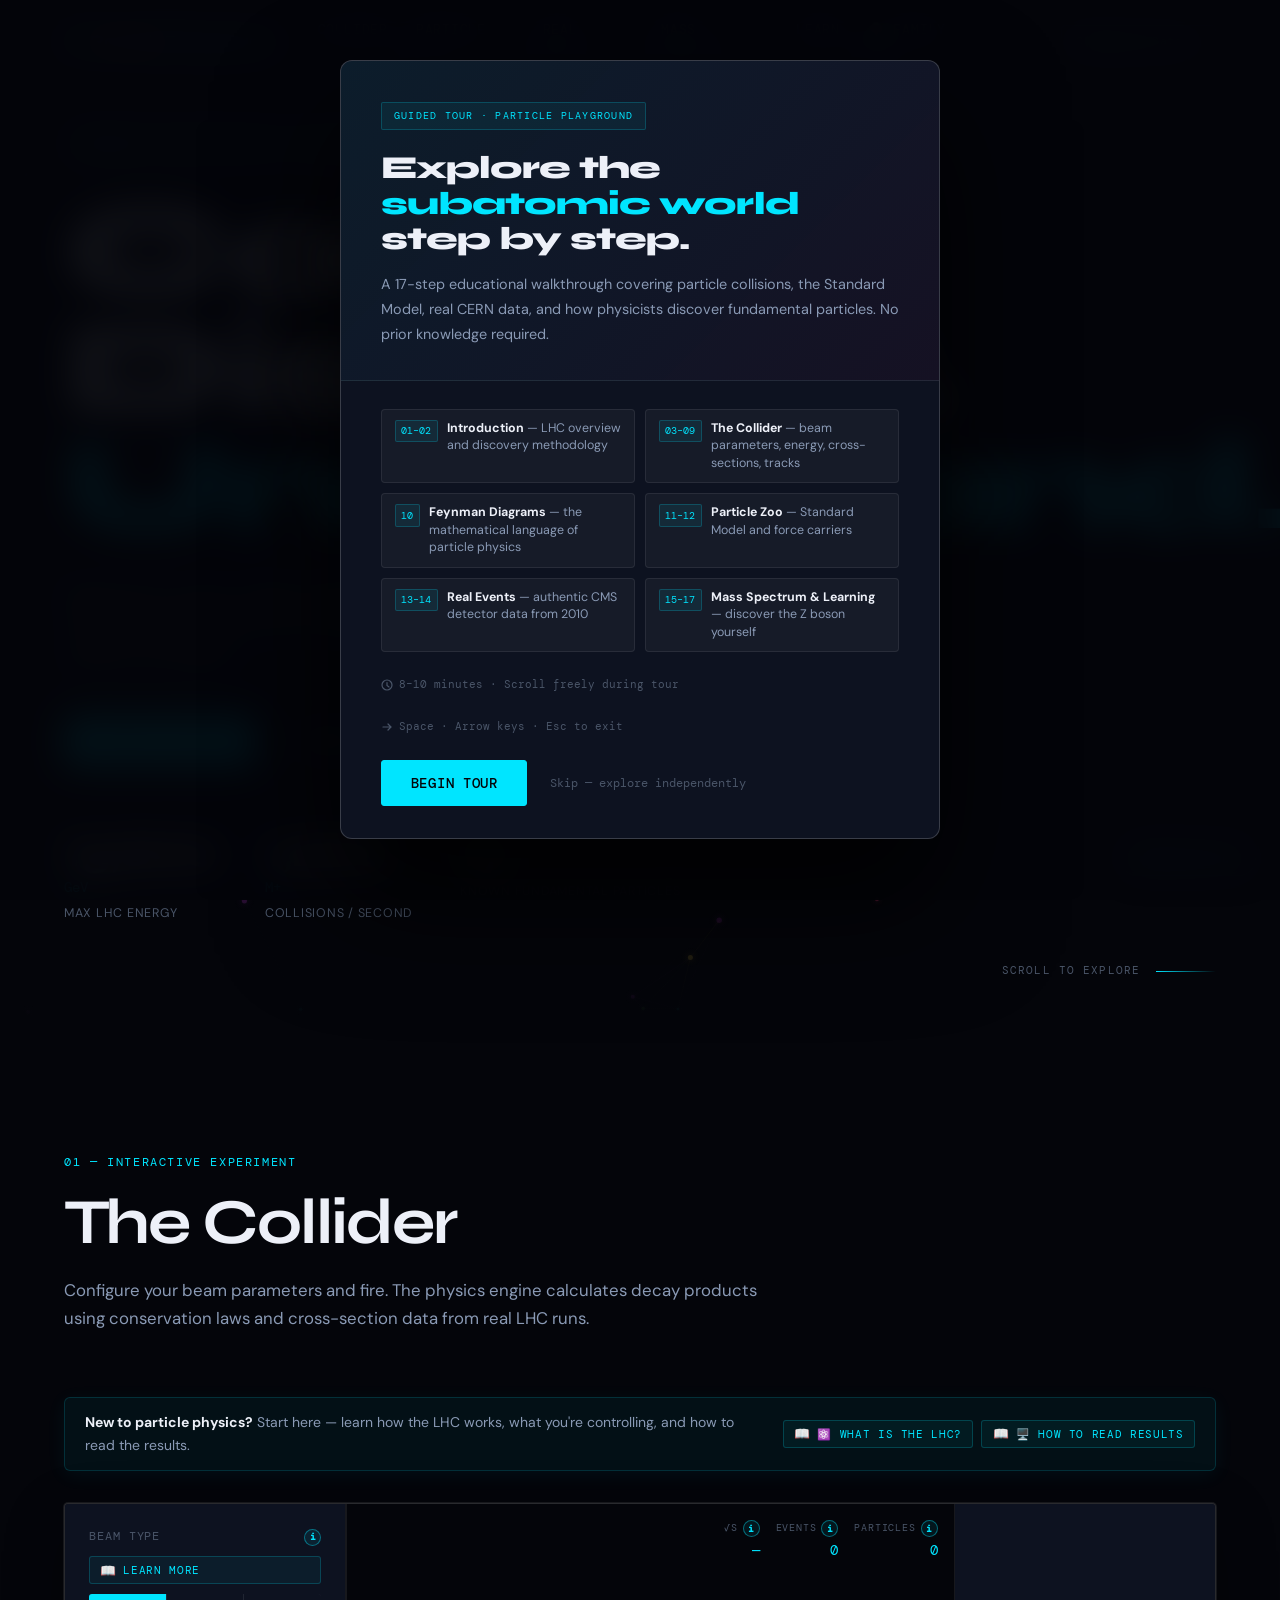
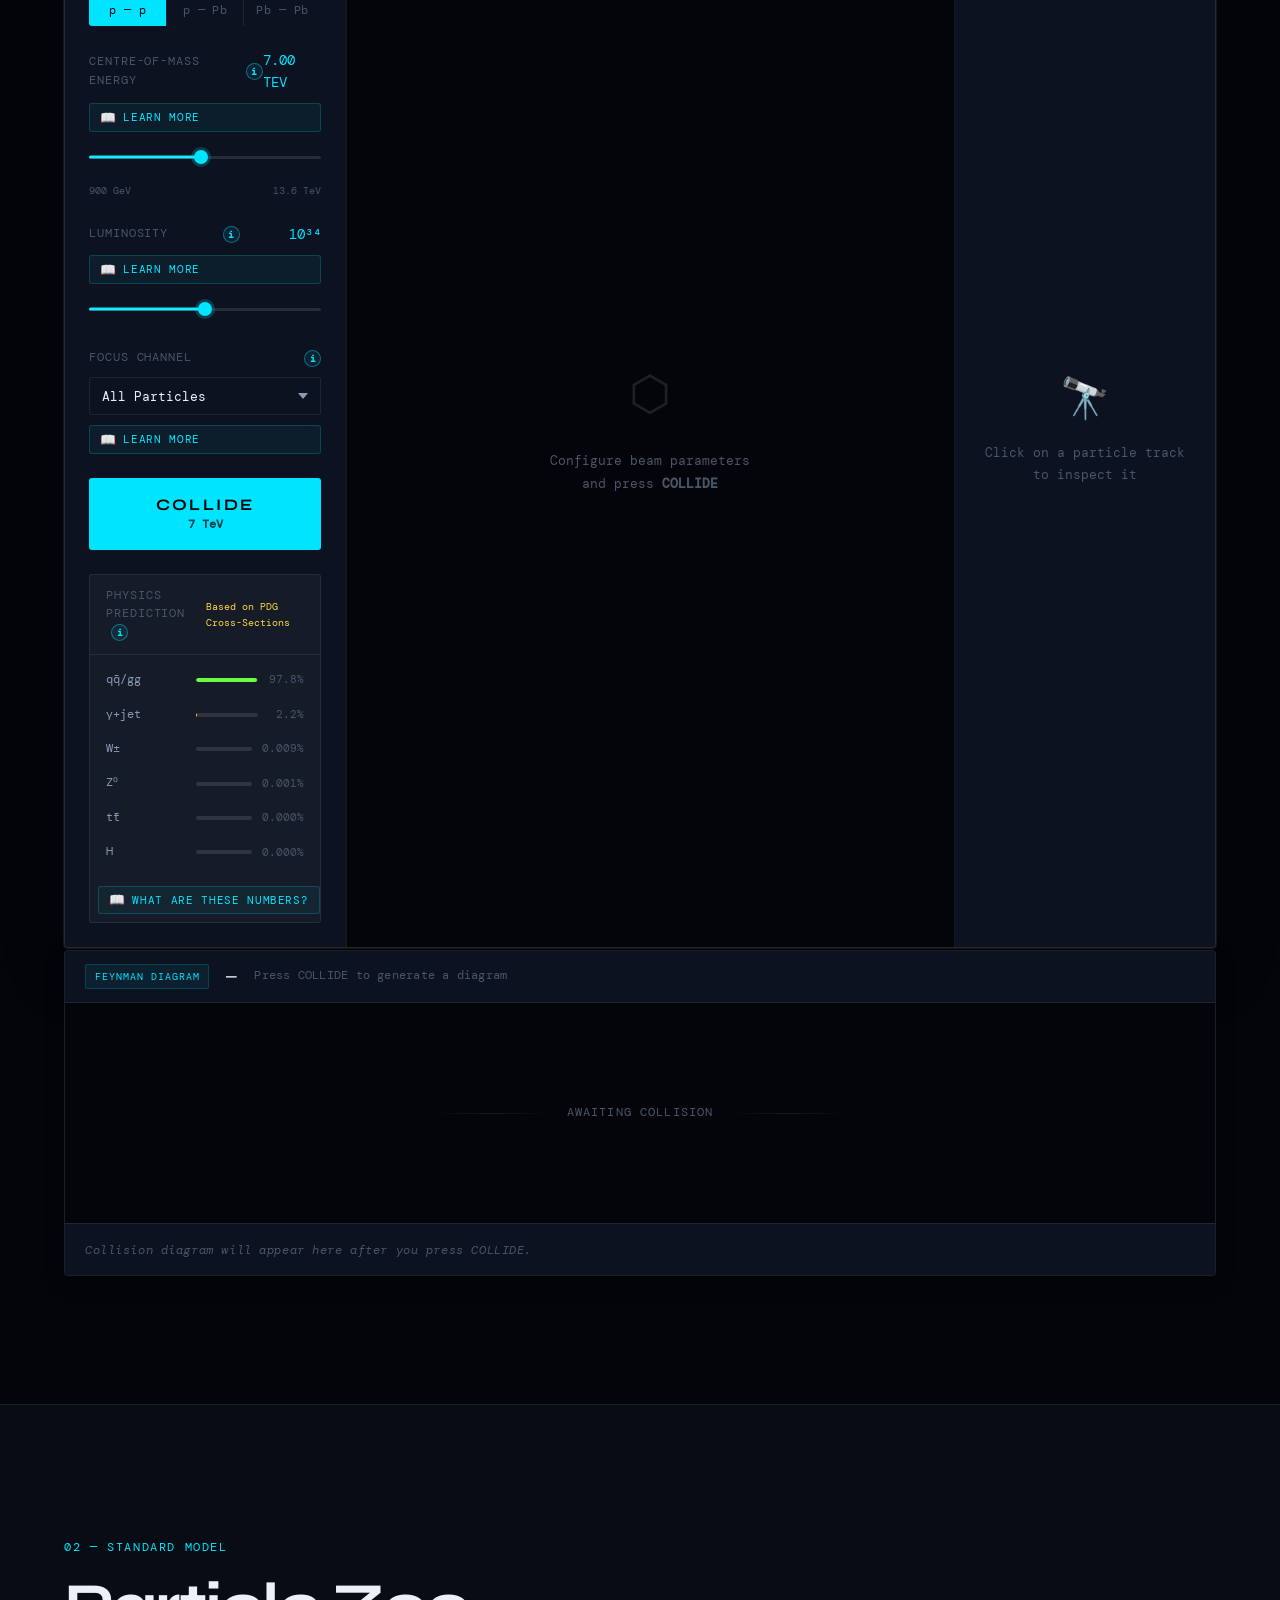
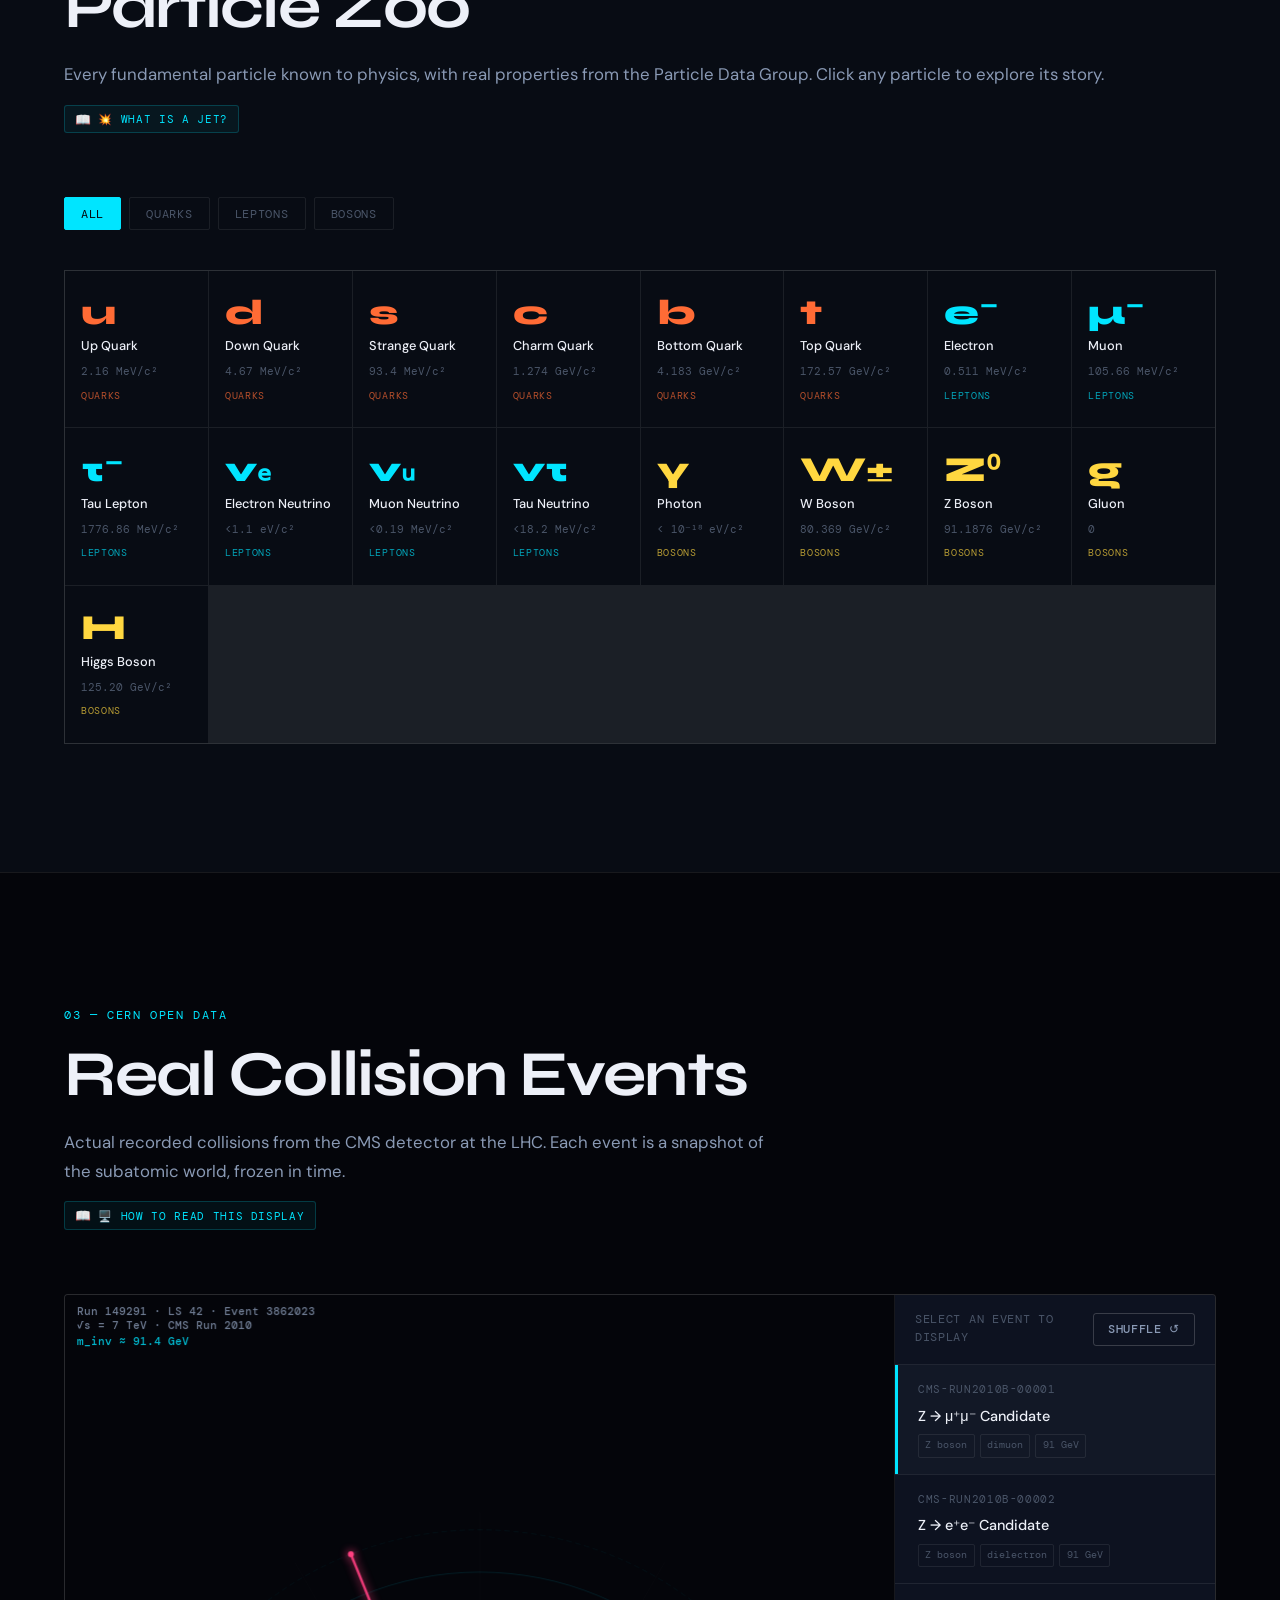
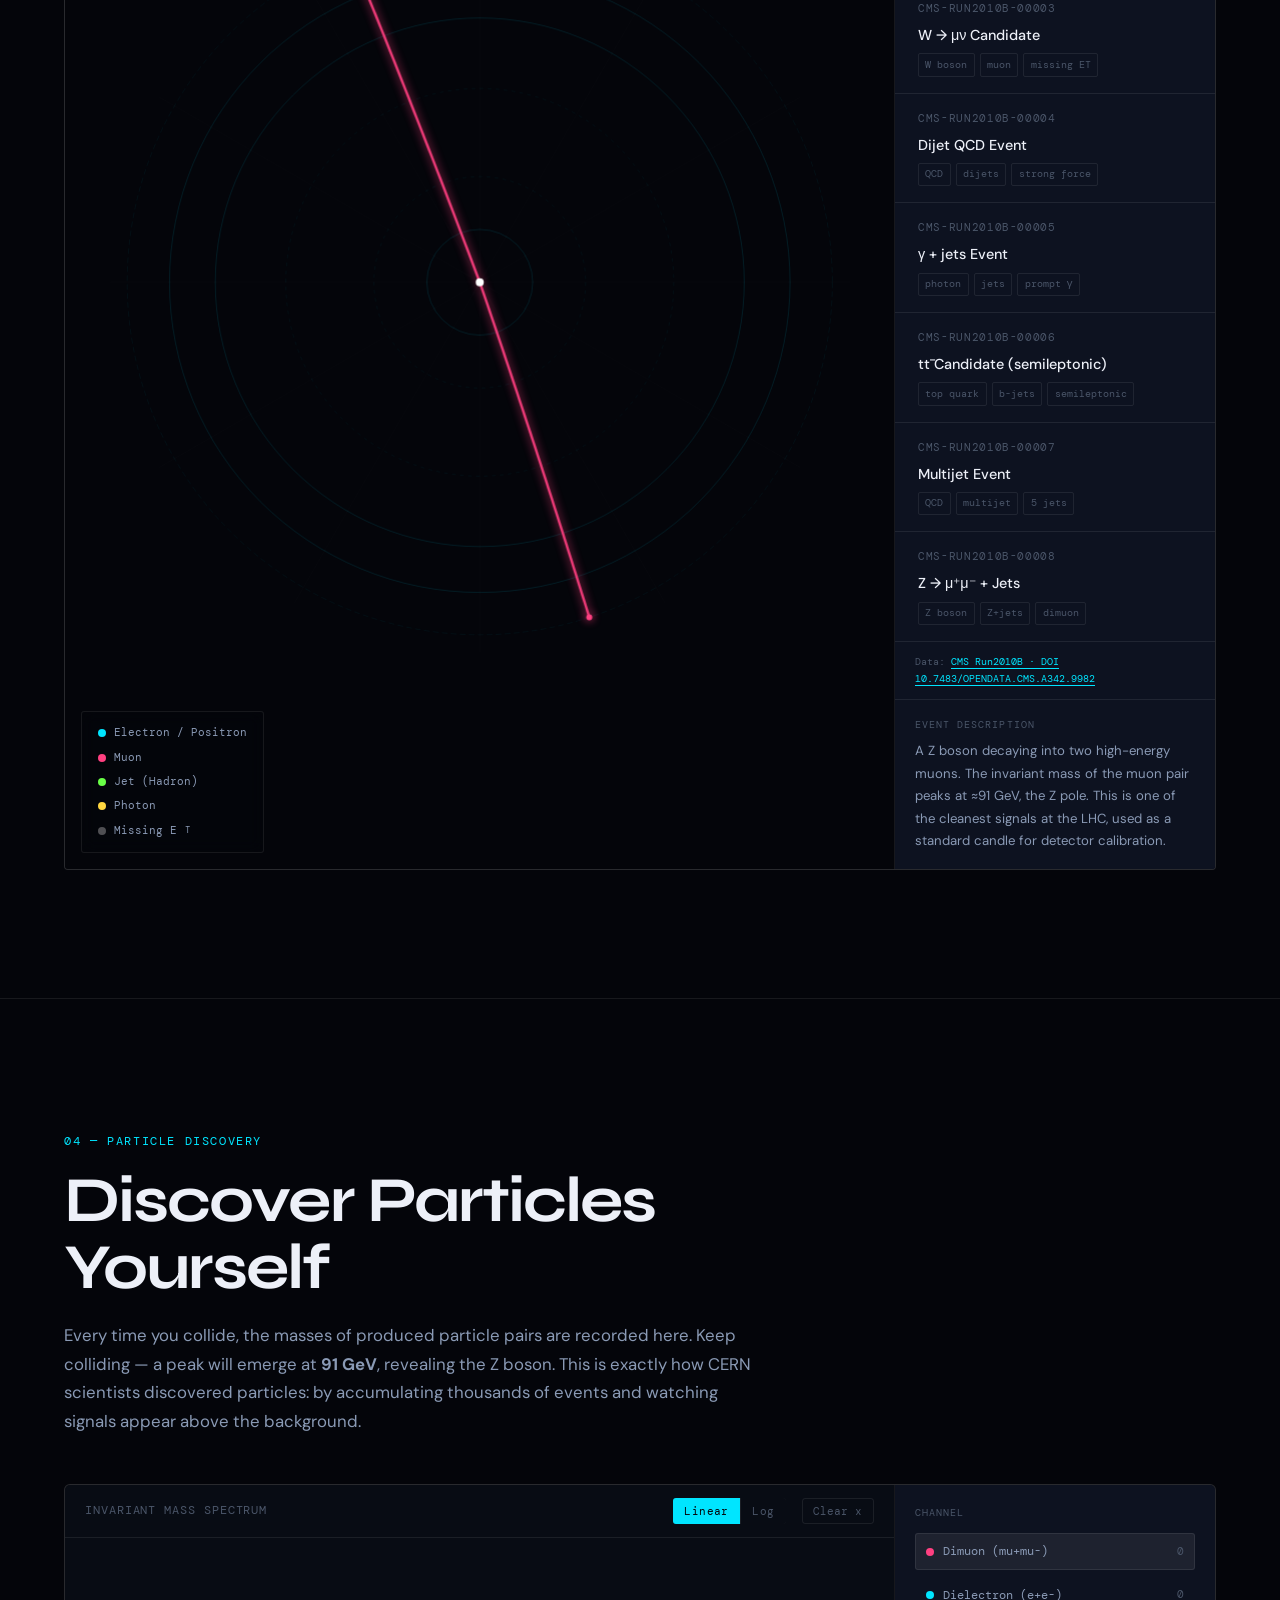
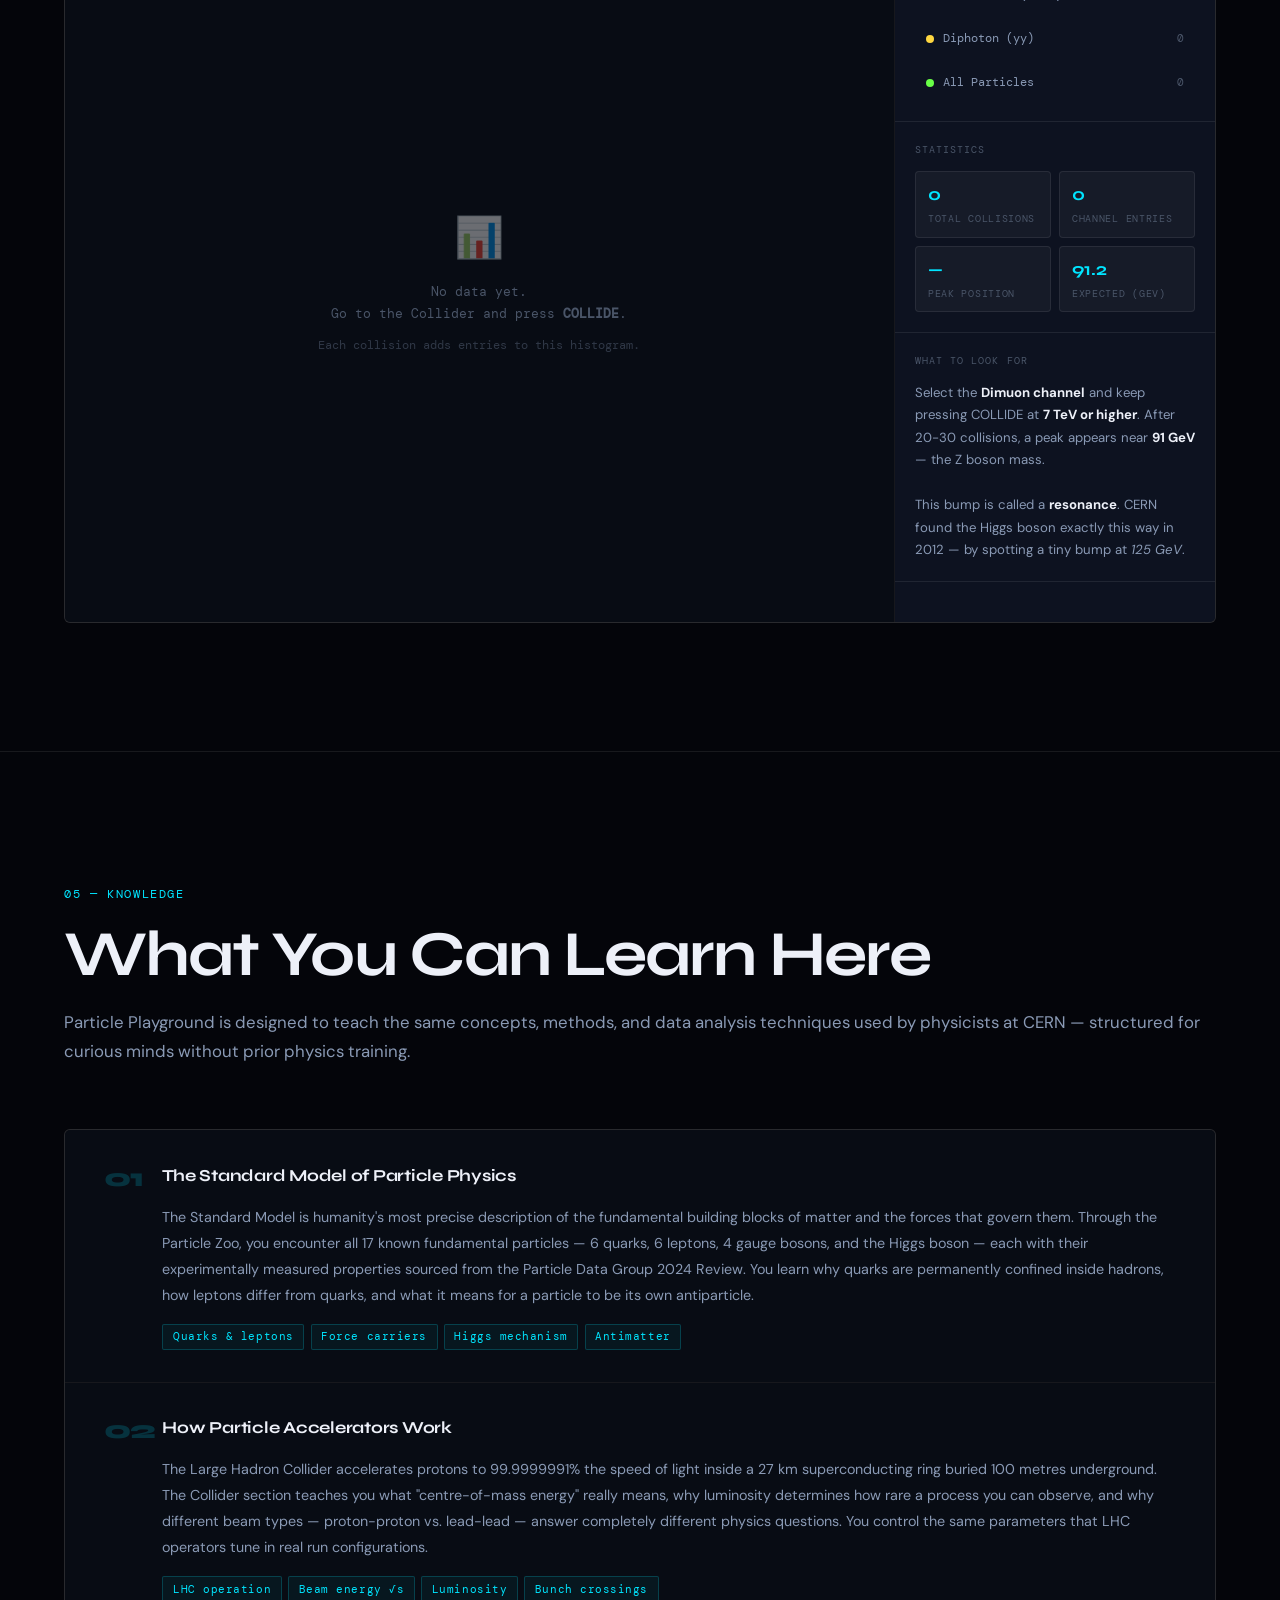
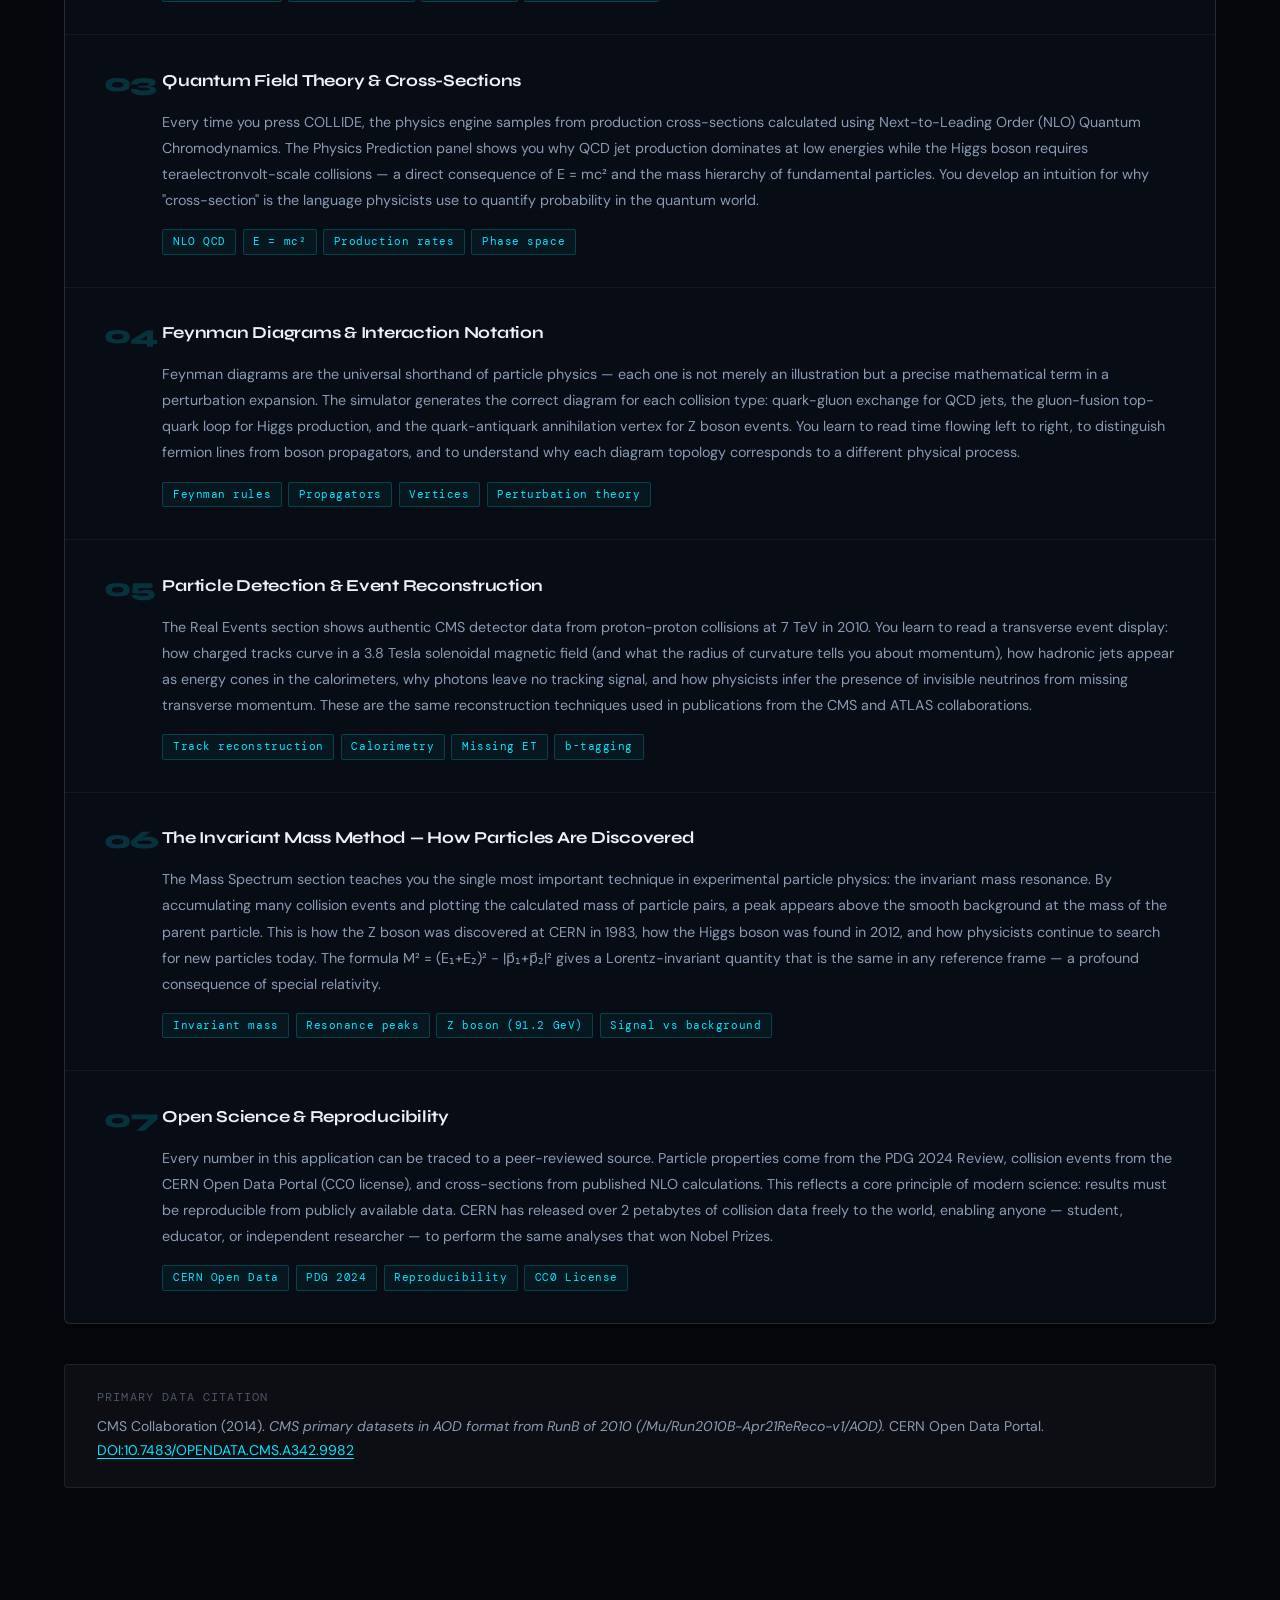
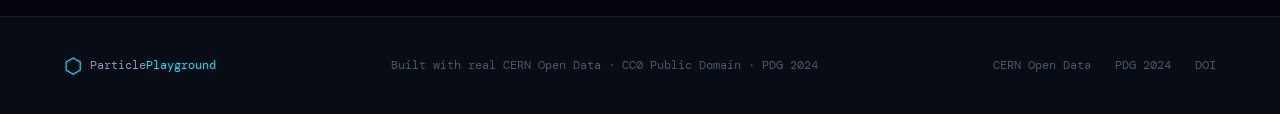
==== commit 433050e0: "589/kin: Family Tree of Collisions, grown from the CMS events (with Root, Branch, Tide and the Magic" ====
--- a/index.html
+++ b/index.html
@@ -31,6 +31,7 @@
       <li><a href="#events" class="nav__link" data-section="events">Real Events</a></li>
       <li><a href="#histogram" class="nav__link" data-section="histogram">Mass Spectrum</a></li>
       <li><a href="#learn-section" class="nav__link" data-section="learn-section">Learn</a></li>
+      <li><a href="family-tree/" class="nav__link">🌳 Family Tree</a></li>
     </ul>
     <a href="https://opendata.cern.ch" target="_blank" rel="noopener" class="nav__cta">
       CERN Open Data ↗
